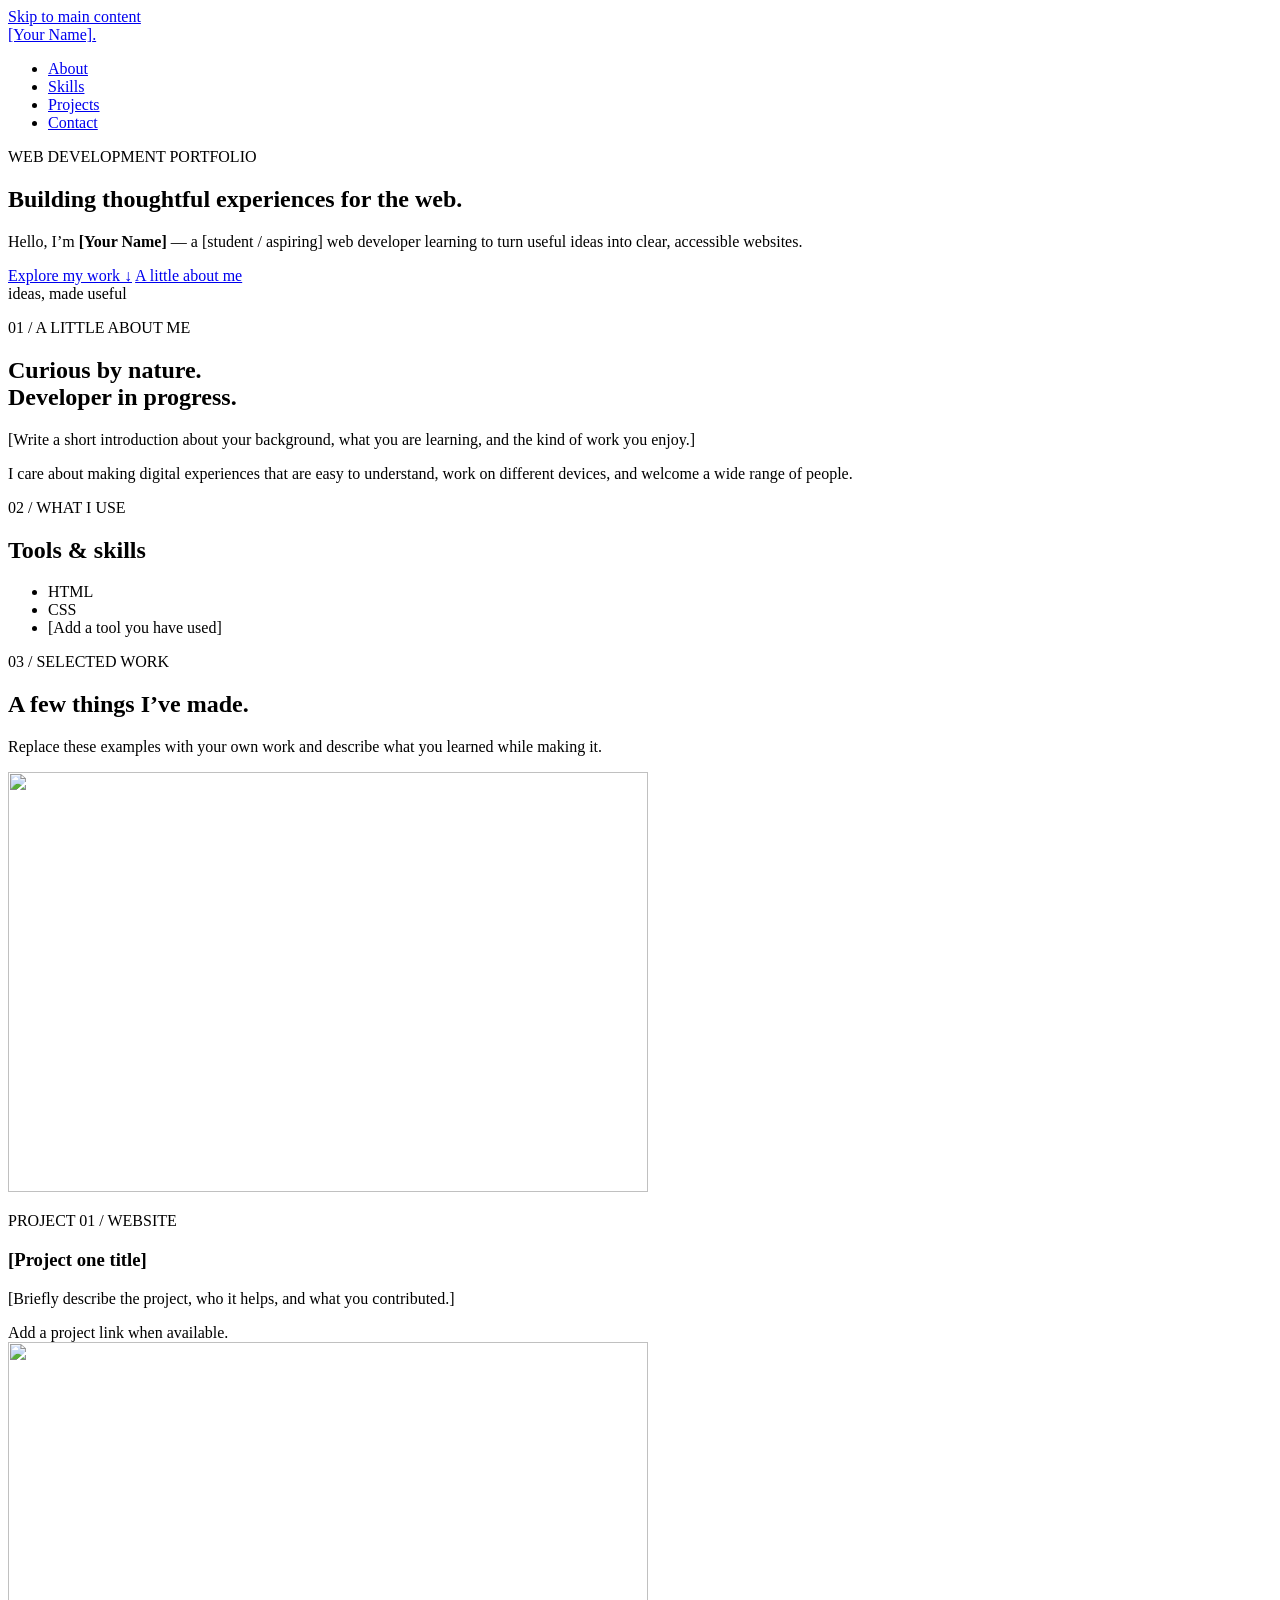
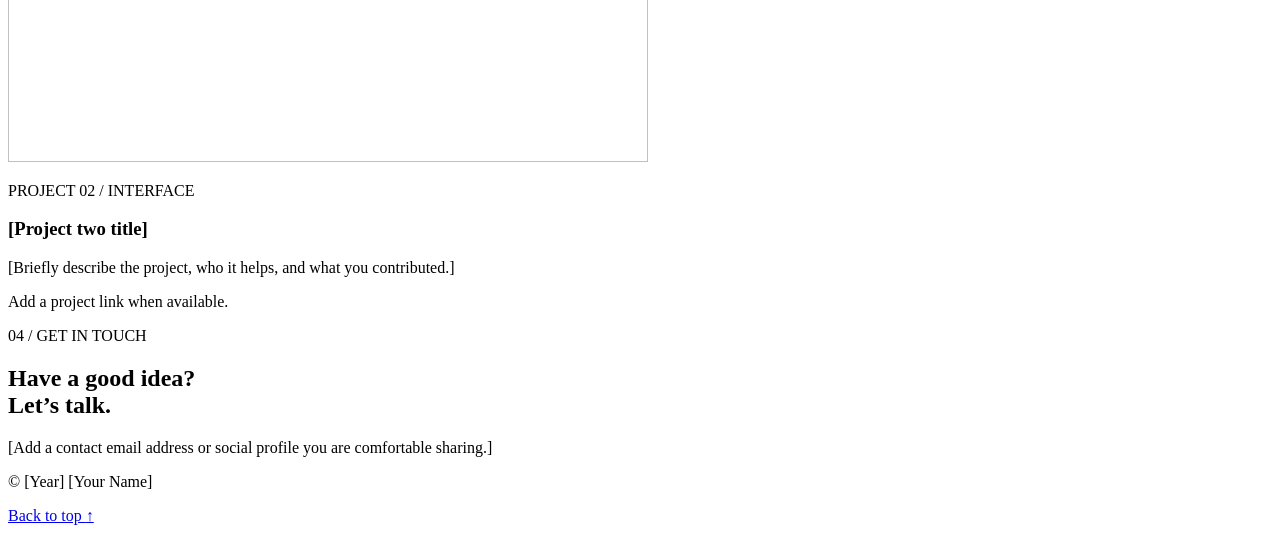
==== index.html @ a7d6e614 "Add index.html" ====
<!doctype html>
<html lang="en">
<head>
  <meta charset="utf-8">
  <meta name="viewport" content="width=device-width, initial-scale=1">
  <meta name="description" content="A web development portfolio featuring skills, selected projects, and contact information.">
  <meta name="color-scheme" content="light dark">
  <title>[Your Name] | Web Developer</title>
  <link rel="stylesheet" href="css/style.css">
</head>
<body>
  <a class="skip-link" href="#main-content">Skip to main content</a>

  <header class="site-header">
    <div class="container header-inner">
      <a class="brand" href="#home" aria-label="[Your Name], home">[Your Name]<span class="brand-dot" aria-hidden="true">.</span></a>
      <nav class="site-nav" aria-label="Main navigation">
        <ul>
          <li><a href="#about">About</a></li>
          <li><a href="#skills">Skills</a></li>
          <li><a href="#projects">Projects</a></li>
          <li><a href="#contact">Contact</a></li>
        </ul>
      </nav>
    </div>
  </header>

  <main id="main-content" tabindex="-1">
    <section class="hero container" id="home" aria-labelledby="hero-title">
      <div class="hero-copy">
        <p class="eyebrow"><span class="status-dot" aria-hidden="true"></span> WEB DEVELOPMENT PORTFOLIO</p>
        <h1 id="hero-title">Building thoughtful experiences for the web.</h1>
        <p class="hero-intro">Hello, I’m <strong>[Your Name]</strong> — a [student / aspiring] web developer learning to turn useful ideas into clear, accessible websites.</p>
        <div class="hero-actions">
          <a class="button button-primary" href="#projects">Explore my work <span aria-hidden="true">↓</span></a>
          <a class="text-link" href="#about">A little about me</a>
        </div>
      </div>
      <div class="hero-art" aria-hidden="true">
        <div class="art-sun"></div>
        <div class="art-window">
          <div class="art-window-bar"><i></i><i></i><i></i><span></span></div>
          <div class="art-window-content">
            <div class="art-line art-line-short"></div>
            <div class="art-line art-line-long"></div>
            <div class="art-blocks"><b></b><b></b><b></b></div>
          </div>
        </div>
        <span class="art-label">ideas, made useful</span>
      </div>
    </section>

    <section class="section container" id="about" aria-labelledby="about-title">
      <div class="section-heading">
        <p class="eyebrow">01 / A LITTLE ABOUT ME</p>
        <h2 id="about-title">Curious by nature.<br>Developer in progress.</h2>
      </div>
      <div class="section-copy">
        <p>[Write a short introduction about your background, what you are learning, and the kind of work you enjoy.]</p>
        <p class="supporting-copy">I care about making digital experiences that are easy to understand, work on different devices, and welcome a wide range of people.</p>
      </div>
    </section>

    <section class="skills-band" id="skills" aria-labelledby="skills-title">
      <div class="container skills-inner">
        <div>
          <p class="eyebrow">02 / WHAT I USE</p>
          <h2 id="skills-title">Tools & skills</h2>
        </div>
        <ul class="skill-list" aria-label="Skills">
          <li>HTML</li>
          <li>CSS</li>
          <li>[Add a tool you have used]</li>
        </ul>
      </div>
    </section>

    <section class="section projects-section container" id="projects" aria-labelledby="projects-title">
      <div class="projects-heading">
        <div>
          <p class="eyebrow">03 / SELECTED WORK</p>
          <h2 id="projects-title">A few things I’ve made.</h2>
        </div>
        <p class="supporting-copy">Replace these examples with your own work and describe what you learned while making it.</p>
      </div>
      <div class="project-grid">
        <article class="project-card">
          <picture class="project-image">
            <source type="image/webp" srcset="assets/images/project-one-640.webp 640w, assets/images/project-one-960.webp 960w, assets/images/project-one-1280.webp 1280w" sizes="(max-width: 42rem) calc(100vw - 2.5rem), (max-width: 64rem) calc(50vw - 2.5rem), 34rem">
            <img src="assets/images/project-one-640.jpg" srcset="assets/images/project-one-640.jpg 640w, assets/images/project-one-960.jpg 960w, assets/images/project-one-1280.jpg 1280w" sizes="(max-width: 42rem) calc(100vw - 2.5rem), (max-width: 64rem) calc(50vw - 2.5rem), 34rem" width="640" height="420" alt="" loading="lazy" decoding="async">
          </picture>
          <div class="project-body">
            <p class="project-meta">PROJECT 01 <span aria-hidden="true">/</span> WEBSITE</p>
            <h3>[Project one title]</h3>
            <p>[Briefly describe the project, who it helps, and what you contributed.]</p>
            <span class="project-link-placeholder">Add a project link when available.</span>
          </div>
        </article>
        <article class="project-card">
          <picture class="project-image">
            <source type="image/webp" srcset="assets/images/project-two-640.webp 640w, assets/images/project-two-960.webp 960w, assets/images/project-two-1280.webp 1280w" sizes="(max-width: 42rem) calc(100vw - 2.5rem), (max-width: 64rem) calc(50vw - 2.5rem), 34rem">
            <img src="assets/images/project-two-640.jpg" srcset="assets/images/project-two-640.jpg 640w, assets/images/project-two-960.jpg 960w, assets/images/project-two-1280.jpg 1280w" sizes="(max-width: 42rem) calc(100vw - 2.5rem), (max-width: 64rem) calc(50vw - 2.5rem), 34rem" width="640" height="420" alt="" loading="lazy" decoding="async">
          </picture>
          <div class="project-body">
            <p class="project-meta">PROJECT 02 <span aria-hidden="true">/</span> INTERFACE</p>
            <h3>[Project two title]</h3>
            <p>[Briefly describe the project, who it helps, and what you contributed.]</p>
            <span class="project-link-placeholder">Add a project link when available.</span>
          </div>
        </article>
      </div>
    </section>

    <section class="contact-section" id="contact" aria-labelledby="contact-title">
      <div class="container contact-inner">
        <div>
          <p class="eyebrow">04 / GET IN TOUCH</p>
          <h2 id="contact-title">Have a good idea?<br>Let’s talk.</h2>
        </div>
        <p>[Add a contact email address or social profile you are comfortable sharing.]</p>
      </div>
    </section>
  </main>

  <footer class="site-footer">
    <div class="container footer-inner">
      <p>© [Year] [Your Name]</p>
      <a href="#home">Back to top <span aria-hidden="true">↑</span></a>
    </div>
  </footer>
</body>
</html>
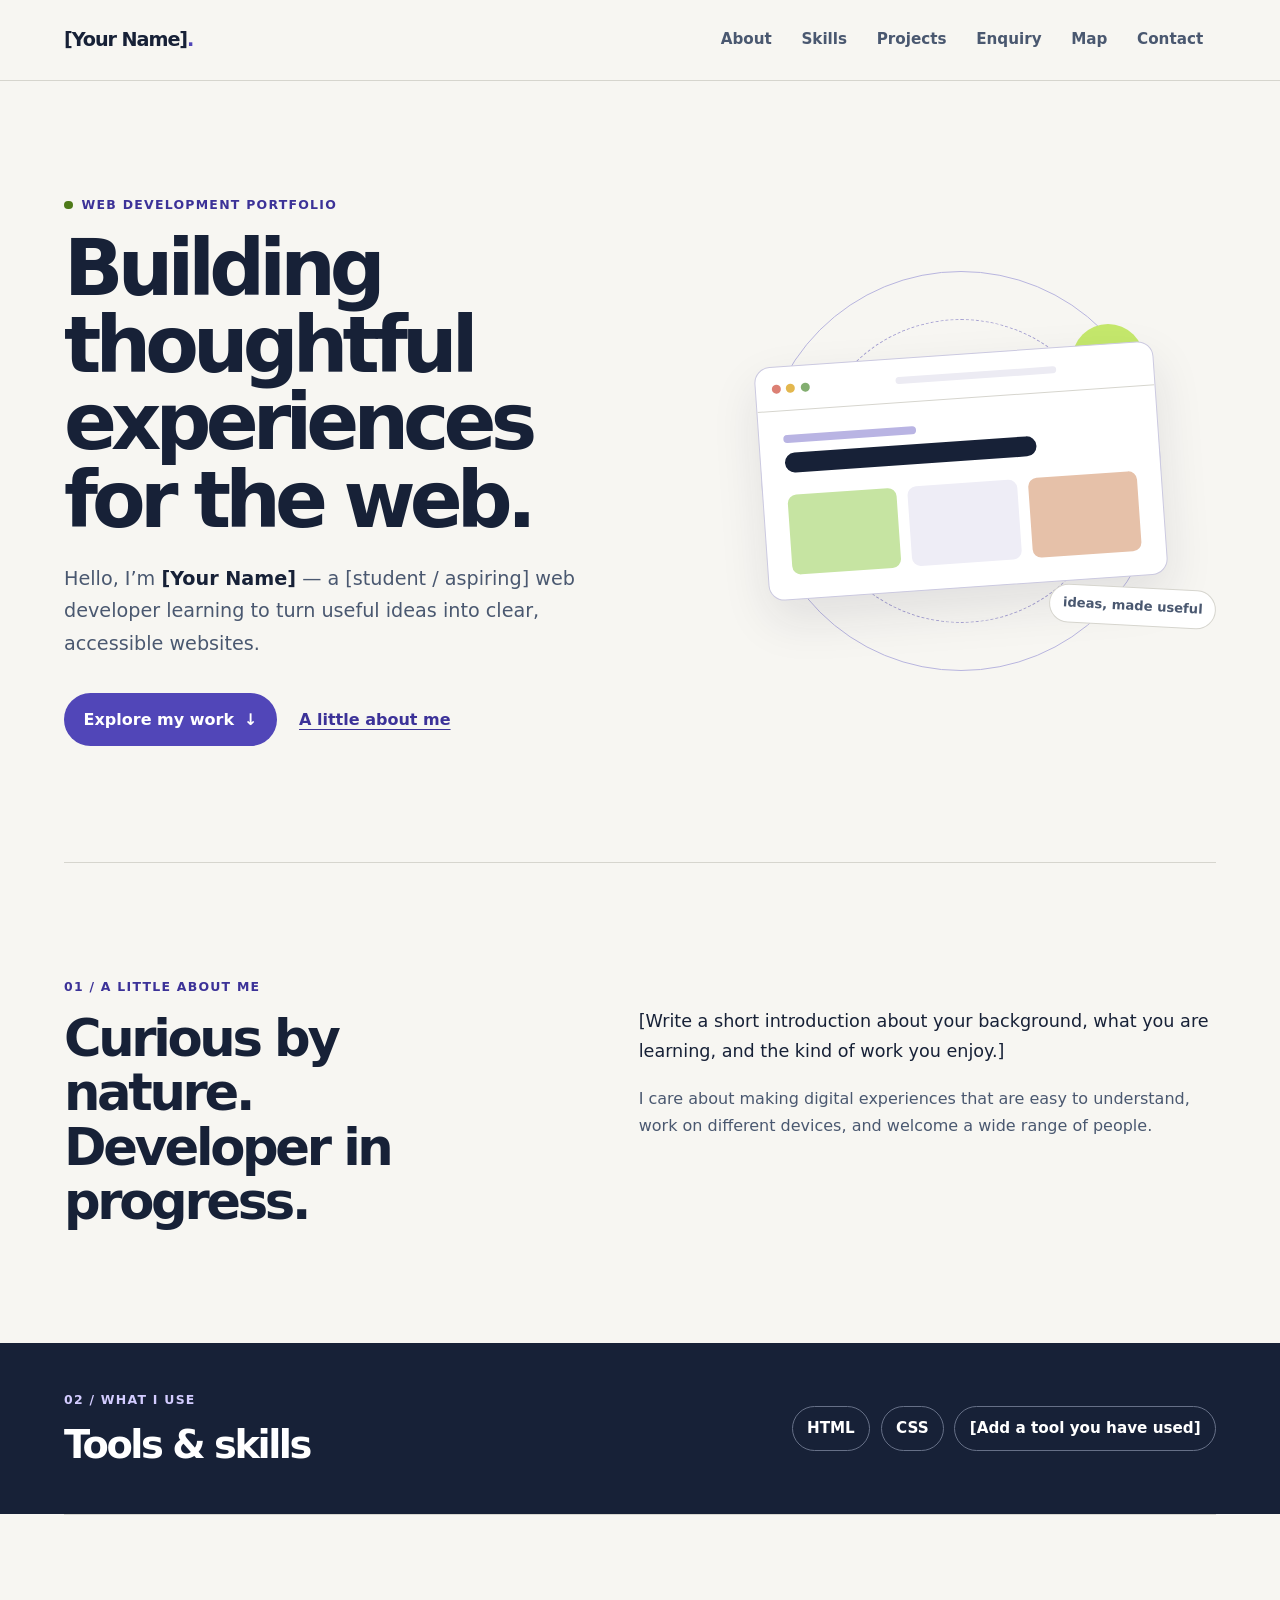
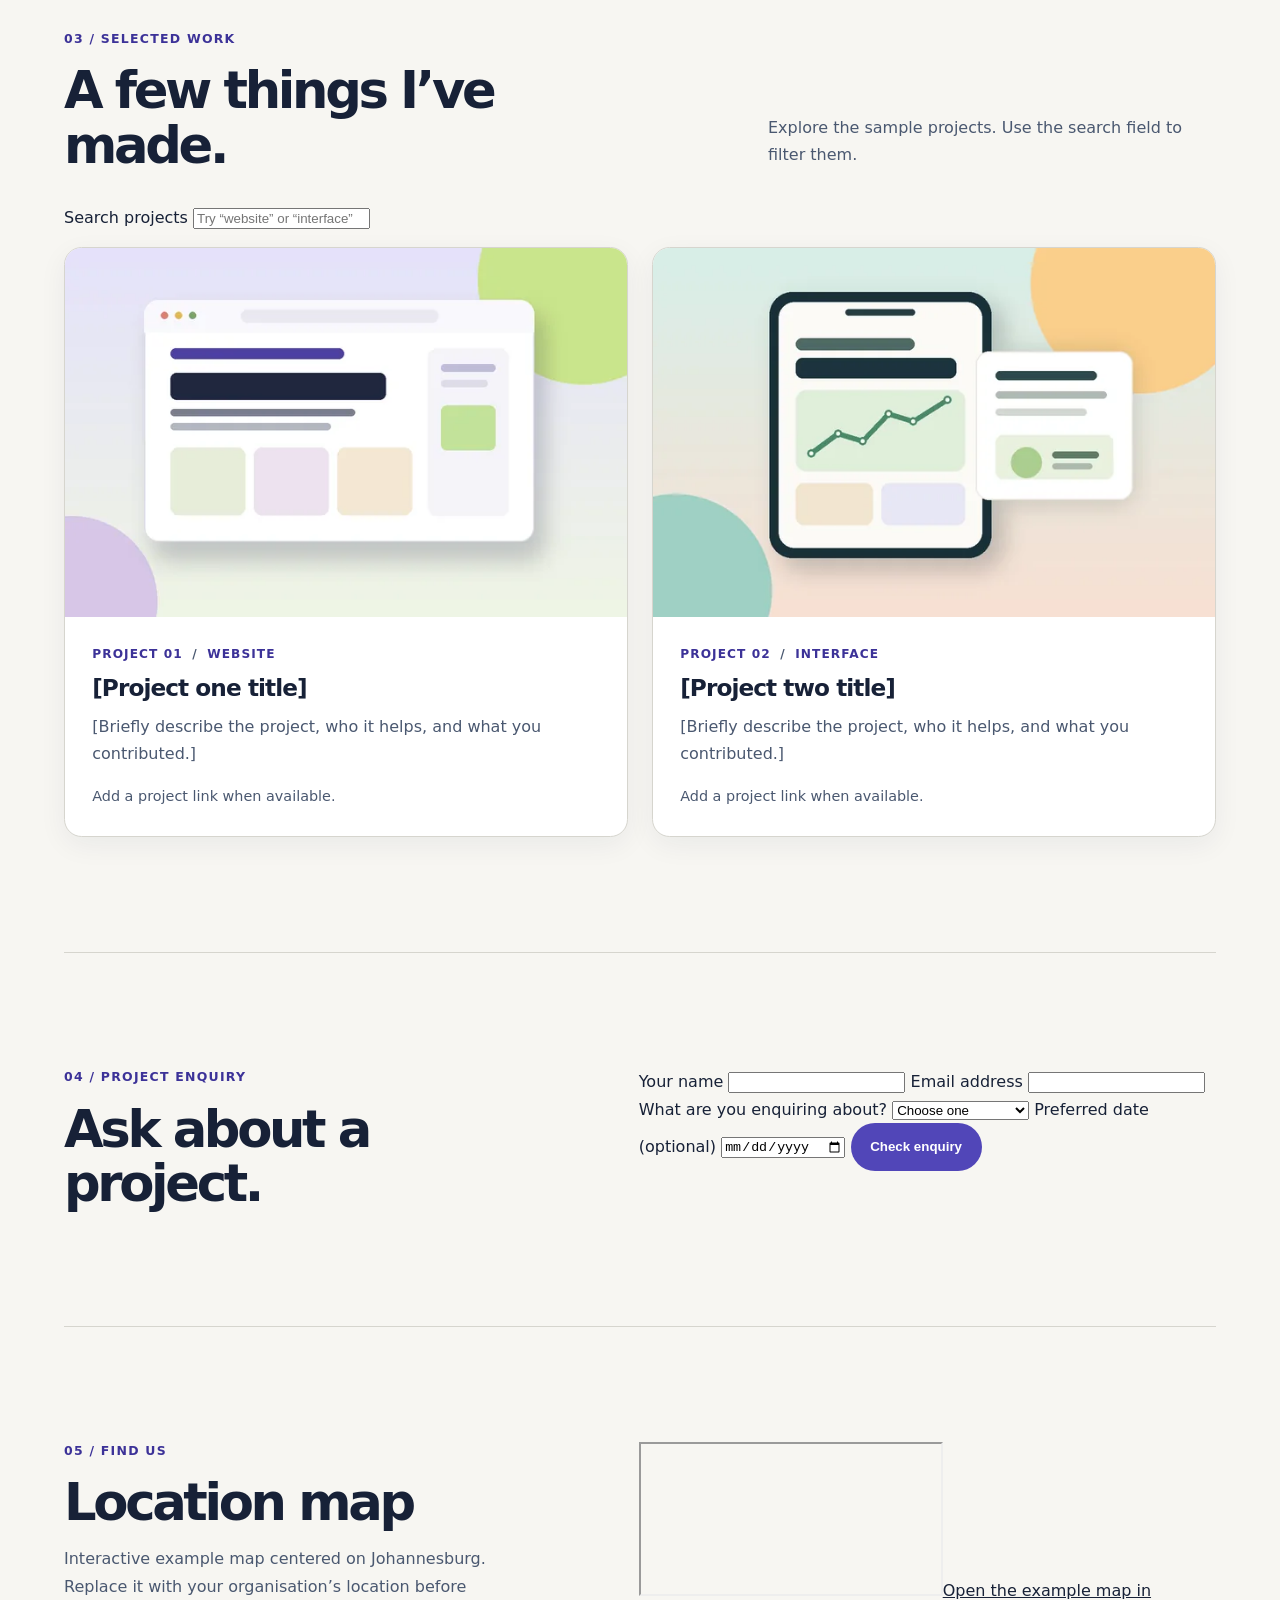
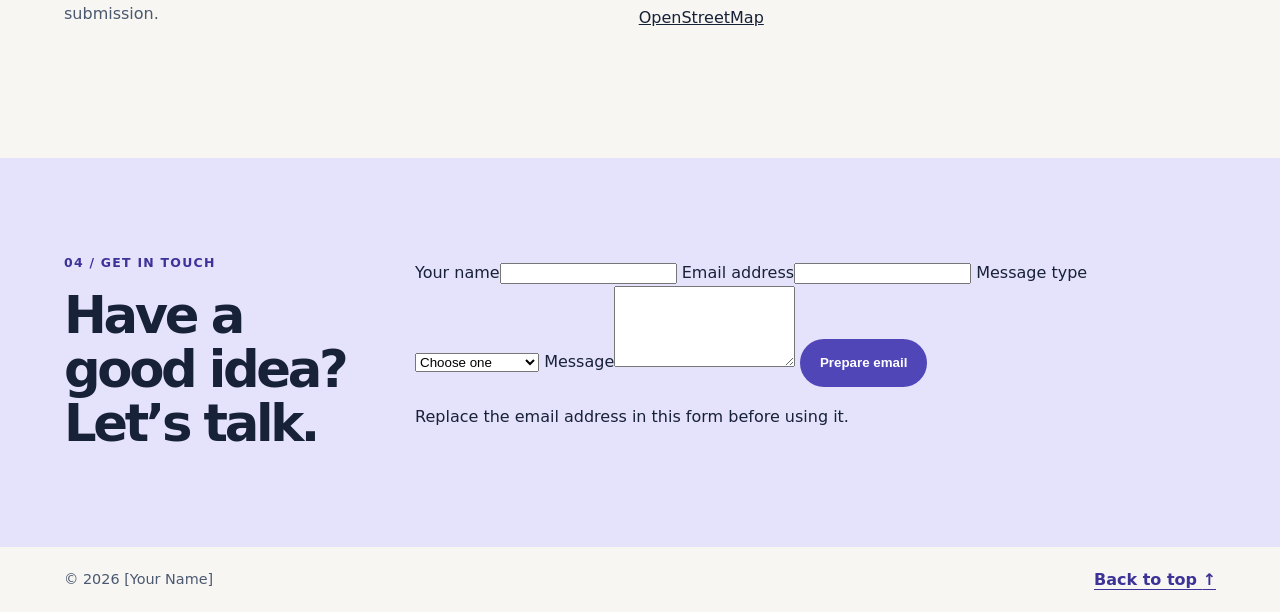
==== commit a1380191: "Add Part Three forms, SEO, and map" ====
--- a/index.html
+++ b/index.html
@@ -4,8 +4,11 @@
   <meta charset="utf-8">
   <meta name="viewport" content="width=device-width, initial-scale=1">
   <meta name="description" content="A web development portfolio featuring skills, selected projects, and contact information.">
+  <meta name="keywords" content="web development, portfolio, HTML, CSS, JavaScript, responsive design">
+  <meta name="robots" content="index,follow">
+  <link rel="canonical" href="https://khensimckay.github.io/project-2/">
   <meta name="color-scheme" content="light dark">
-  <title>[Your Name] | Web Developer</title>
+  <title>[Your Name] | Web Developer Portfolio</title>
   <link rel="stylesheet" href="css/style.css">
 </head>
 <body>
@@ -19,6 +22,8 @@
           <li><a href="#about">About</a></li>
           <li><a href="#skills">Skills</a></li>
           <li><a href="#projects">Projects</a></li>
+          <li><a href="#enquiry">Enquiry</a></li>
+          <li><a href="#location">Map</a></li>
           <li><a href="#contact">Contact</a></li>
         </ul>
       </nav>
@@ -81,10 +86,13 @@
           <p class="eyebrow">03 / SELECTED WORK</p>
           <h2 id="projects-title">A few things I’ve made.</h2>
         </div>
-        <p class="supporting-copy">Replace these examples with your own work and describe what you learned while making it.</p>
+        <p class="supporting-copy">Explore the sample projects. Use the search field to filter them.</p>
       </div>
+      <label class="project-search-label" for="project-search">Search projects</label>
+      <input id="project-search" class="project-search" type="search" placeholder="Try “website” or “interface”" autocomplete="off">
+      <p id="search-status" class="form-status" role="status" aria-live="polite"></p>
       <div class="project-grid">
-        <article class="project-card">
+        <article class="project-card" data-search="website portfolio web design responsive">
           <picture class="project-image">
             <source type="image/webp" srcset="assets/images/project-one-640.webp 640w, assets/images/project-one-960.webp 960w, assets/images/project-one-1280.webp 1280w" sizes="(max-width: 42rem) calc(100vw - 2.5rem), (max-width: 64rem) calc(50vw - 2.5rem), 34rem">
             <img src="assets/images/project-one-640.jpg" srcset="assets/images/project-one-640.jpg 640w, assets/images/project-one-960.jpg 960w, assets/images/project-one-1280.jpg 1280w" sizes="(max-width: 42rem) calc(100vw - 2.5rem), (max-width: 64rem) calc(50vw - 2.5rem), 34rem" width="640" height="420" alt="" loading="lazy" decoding="async">
@@ -96,7 +104,7 @@
             <span class="project-link-placeholder">Add a project link when available.</span>
           </div>
         </article>
-        <article class="project-card">
+        <article class="project-card" data-search="interface app user experience design">
           <picture class="project-image">
             <source type="image/webp" srcset="assets/images/project-two-640.webp 640w, assets/images/project-two-960.webp 960w, assets/images/project-two-1280.webp 1280w" sizes="(max-width: 42rem) calc(100vw - 2.5rem), (max-width: 64rem) calc(50vw - 2.5rem), 34rem">
             <img src="assets/images/project-two-640.jpg" srcset="assets/images/project-two-640.jpg 640w, assets/images/project-two-960.jpg 960w, assets/images/project-two-1280.jpg 1280w" sizes="(max-width: 42rem) calc(100vw - 2.5rem), (max-width: 64rem) calc(50vw - 2.5rem), 34rem" width="640" height="420" alt="" loading="lazy" decoding="async">
@@ -111,23 +119,64 @@
       </div>
     </section>
 
+    <section class="section container enquiry-section" id="enquiry" aria-labelledby="enquiry-title">
+      <div class="section-heading">
+        <p class="eyebrow">04 / PROJECT ENQUIRY</p>
+        <h2 id="enquiry-title">Ask about a project.</h2>
+      </div>
+      <form id="enquiry-form" class="site-form" action="#enquiry" method="get">
+        <label for="enquiry-name">Your name</label>
+        <input id="enquiry-name" name="name" autocomplete="name" required minlength="2" maxlength="80">
+        <label for="enquiry-email">Email address</label>
+        <input id="enquiry-email" name="email" type="email" autocomplete="email" required>
+        <label for="enquiry-service">What are you enquiring about?</label>
+        <select id="enquiry-service" name="service" required>
+          <option value="">Choose one</option>
+          <option>Website or portfolio</option><option>Product or service</option><option>Volunteering</option><option>Sponsorship</option>
+        </select>
+        <label for="enquiry-date">Preferred date (optional)</label>
+        <input id="enquiry-date" name="date" type="date">
+        <button class="button button-primary" type="submit">Check enquiry</button>
+        <p id="enquiry-status" class="form-status" role="status" aria-live="polite"></p>
+      </form>
+    </section>
+
+    <section class="section container map-section" id="location" aria-labelledby="map-title">
+      <div class="section-heading"><p class="eyebrow">05 / FIND US</p><h2 id="map-title">Location map</h2><p class="supporting-copy">Interactive example map centered on Johannesburg. Replace it with your organisation’s location before submission.</p></div>
+      <div><iframe class="location-map" title="Interactive OpenStreetMap example centered on Johannesburg" src="https://www.openstreetmap.org/export/embed.html?bbox=28.017%2C-26.23%2C28.10%2C-26.15&amp;layer=mapnik&amp;marker=-26.2041%2C28.0473" loading="lazy" referrerpolicy="no-referrer"></iframe><a href="https://www.openstreetmap.org/?mlat=-26.2041&amp;mlon=28.0473#map=13/-26.2041/28.0473">Open the example map in OpenStreetMap</a></div>
+    </section>
+
+    <dialog id="image-lightbox" class="image-lightbox" aria-label="Enlarged project image">
+      <button class="lightbox-close" type="button" aria-label="Close enlarged image">Close ×</button>
+      <img alt="">
+    </dialog>
+
     <section class="contact-section" id="contact" aria-labelledby="contact-title">
       <div class="container contact-inner">
         <div>
           <p class="eyebrow">04 / GET IN TOUCH</p>
           <h2 id="contact-title">Have a good idea?<br>Let’s talk.</h2>
         </div>
-        <p>[Add a contact email address or social profile you are comfortable sharing.]</p>
+        <form id="contact-form" class="site-form contact-form" action="mailto:REPLACE_WITH_YOUR_EMAIL@example.com" method="post" enctype="text/plain">
+          <label for="contact-name">Your name</label><input id="contact-name" name="name" autocomplete="name" required minlength="2" maxlength="80">
+          <label for="contact-email">Email address</label><input id="contact-email" name="email" type="email" autocomplete="email" required>
+          <label for="contact-type">Message type</label>
+          <select id="contact-type" name="message_type" required><option value="">Choose one</option><option>General question</option><option>Feedback</option><option>Collaboration</option></select>
+          <label for="contact-message">Message</label><textarea id="contact-message" name="message" required minlength="10" maxlength="2000" rows="5"></textarea>
+          <button class="button button-primary" type="submit">Prepare email</button>
+          <p id="contact-status" class="form-status" role="status" aria-live="polite">Replace the email address in this form before using it.</p>
+        </form>
       </div>
     </section>
   </main>
 
   <footer class="site-footer">
     <div class="container footer-inner">
-      <p>© [Year] [Your Name]</p>
+      <p>© <span id="current-year">2026</span> [Your Name]</p>
       <a href="#home">Back to top <span aria-hidden="true">↑</span></a>
     </div>
   </footer>
+  <script src="js/main.js" defer></script>
 </body>
 </html>
 
--- a/css/style.css
+++ b/css/style.css
@@ -0,0 +1,238 @@
+/* Part Two: responsive portfolio styles */
+:root {
+  color-scheme: light dark;
+  --page: #f7f6f2;
+  --surface: #ffffff;
+  --surface-soft: #efeee7;
+  --ink: #172137;
+  --muted: #4a5870;
+  --accent: #5146b8;
+  --accent-hover: #3c3298;
+  --accent-pale: #e5e2fb;
+  --line: #d6d5ce;
+  --dark: #172137;
+  --dark-muted: #c9d1df;
+  --highlight: #c5e86c;
+  --shadow: 0 1.25rem 3rem rgb(25 31 62 / 10%);
+  --content: 72rem;
+  font-family: Inter, ui-sans-serif, system-ui, -apple-system, BlinkMacSystemFont, "Segoe UI", sans-serif;
+  font-synthesis: none;
+  text-rendering: optimizeLegibility;
+  -webkit-font-smoothing: antialiased;
+  -moz-osx-font-smoothing: grayscale;
+}
+
+*,
+*::before,
+*::after { box-sizing: border-box; }
+
+html { scroll-behavior: smooth; scroll-padding-top: 5.5rem; }
+body {
+  min-width: 20rem;
+  margin: 0;
+  background: var(--page);
+  color: var(--ink);
+  font-size: 1rem;
+  line-height: 1.7;
+}
+img, picture { display: block; max-width: 100%; }
+img { height: auto; }
+a { color: inherit; }
+button, a { -webkit-tap-highlight-color: transparent; }
+:target { scroll-margin-block: 6rem; }
+.container { width: min(100% - 2.5rem, var(--content)); margin-inline: auto; }
+
+.skip-link {
+  position: absolute;
+  z-index: 20;
+  top: 0.75rem;
+  left: 0.75rem;
+  padding: 0.7rem 1rem;
+  transform: translateY(-160%);
+  border: 2px solid currentColor;
+  border-radius: 0.6rem;
+  background: var(--surface);
+  color: var(--ink);
+  font-weight: 700;
+}
+.skip-link:focus { transform: translateY(0); }
+
+.site-header { border-bottom: 1px solid var(--line); background: var(--page); }
+.header-inner { display: flex; min-height: 5rem; align-items: center; justify-content: space-between; gap: 1.5rem; }
+.brand { color: var(--ink); font-size: 1.2rem; font-weight: 850; letter-spacing: -0.055em; text-decoration: none; }
+.brand-dot { color: var(--accent); }
+.site-nav ul { display: flex; flex-wrap: wrap; align-items: center; gap: 0.25rem; margin: 0; padding: 0; list-style: none; }
+.site-nav a {
+  display: inline-flex;
+  min-height: 2.75rem;
+  align-items: center;
+  padding: 0.5rem 0.8rem;
+  border-radius: 999px;
+  color: var(--muted);
+  font-size: 0.95rem;
+  font-weight: 650;
+  text-decoration: underline;
+  text-decoration-color: transparent;
+  text-underline-offset: 0.25em;
+  transition: color 160ms ease, background-color 160ms ease, text-decoration-color 160ms ease;
+}
+.site-nav a:hover { background: var(--accent-pale); color: var(--accent-hover); text-decoration-color: currentColor; }
+
+.hero {
+  display: grid;
+  min-height: 34rem;
+  grid-template-columns: minmax(0, 1.05fr) minmax(18rem, 0.95fr);
+  align-items: center;
+  gap: clamp(2rem, 6vw, 5rem);
+  padding-block: clamp(4rem, 9vw, 7.5rem);
+}
+.hero-copy { position: relative; z-index: 1; }
+.eyebrow { display: flex; align-items: center; gap: 0.55rem; margin: 0 0 1rem; color: var(--accent-hover); font-size: 0.78rem; font-weight: 800; letter-spacing: 0.1em; line-height: 1.4; }
+.status-dot { width: 0.55rem; height: 0.55rem; flex: 0 0 auto; border-radius: 50%; background: #4e7a19; }
+h1, h2, h3 { color: var(--ink); }
+.hero h1 { max-width: 11ch; margin: 0; font-size: clamp(2.7rem, 6.1vw, 5.5rem); font-weight: 800; letter-spacing: -0.075em; line-height: 0.99; }
+.hero-intro { max-width: 38rem; margin: 1.5rem 0 0; color: var(--muted); font-size: clamp(1.05rem, 1.5vw, 1.2rem); }
+.hero-intro strong { color: var(--ink); }
+.hero-actions { display: flex; flex-wrap: wrap; align-items: center; gap: 1rem 1.4rem; margin-top: 2rem; }
+.button { display: inline-flex; min-height: 3rem; align-items: center; justify-content: center; gap: 0.6rem; padding: 0.7rem 1.1rem; border: 2px solid transparent; border-radius: 999px; font-weight: 750; text-decoration: none; }
+.button-primary { background: var(--accent); color: #fff; transition: background-color 160ms ease, transform 160ms ease; }
+.button-primary:hover { transform: translateY(-2px); background: var(--accent-hover); }
+.text-link, .site-footer a { color: var(--accent-hover); font-weight: 700; text-decoration-thickness: 0.09em; text-underline-offset: 0.22em; }
+
+.hero-art { position: relative; display: grid; min-height: 23rem; place-items: center; isolation: isolate; }
+.hero-art::before { position: absolute; z-index: -1; width: min(90%, 25rem); aspect-ratio: 1; border: 1px solid #b8b5df; border-radius: 50%; content: ""; }
+.hero-art::after { position: absolute; z-index: -1; width: min(72%, 19rem); aspect-ratio: 1; border: 1px dashed #a6a1d2; border-radius: 50%; content: ""; }
+.art-sun { position: absolute; top: 10%; right: 14%; width: 4.5rem; aspect-ratio: 1; border-radius: 50%; background: var(--highlight); }
+.art-window { width: min(100%, 25rem); overflow: hidden; transform: rotate(-4deg); border: 1px solid #cbc9e0; border-radius: 1rem; background: var(--surface); box-shadow: var(--shadow); }
+.art-window-bar { display: flex; height: 2.75rem; align-items: center; gap: 0.35rem; padding-inline: 1rem; border-bottom: 1px solid var(--line); }
+.art-window-bar i { width: 0.55rem; aspect-ratio: 1; border-radius: 50%; background: #c4c2d7; }
+.art-window-bar i:first-child { background: #dc8074; }
+.art-window-bar i:nth-child(2) { background: #e3b74e; }
+.art-window-bar i:nth-child(3) { background: #83ae70; }
+.art-window-bar span { width: 44%; height: 0.42rem; margin-inline: auto; border-radius: 99px; background: #ecebf3; }
+.art-window-content { padding: 1.5rem; }
+.art-line { height: 0.65rem; margin-bottom: 0.65rem; border-radius: 99px; background: #dad8ee; }
+.art-line-short { width: 38%; height: 0.5rem; background: #b9b4e3; }
+.art-line-long { width: 72%; height: 1.2rem; background: var(--dark); }
+.art-blocks { display: grid; grid-template-columns: 1fr 1fr 1fr; gap: 0.7rem; margin-top: 1.4rem; }
+.art-blocks b { min-height: 5rem; border-radius: 0.55rem; background: #eeedf6; }
+.art-blocks b:first-child { background: #c6e4a2; }
+.art-blocks b:last-child { background: #e6c1a9; }
+.art-label { position: absolute; right: 0; bottom: 8%; padding: 0.45rem 0.8rem; transform: rotate(3deg); border: 1px solid var(--line); border-radius: 99px; background: var(--surface); color: var(--muted); font-size: 0.82rem; font-weight: 650; }
+
+.section { display: grid; grid-template-columns: 0.9fr 1.1fr; gap: clamp(2rem, 8vw, 8rem); padding-block: clamp(4rem, 9vw, 7.5rem); border-top: 1px solid var(--line); }
+.section-heading h2, .skills-inner h2, .projects-heading h2, .contact-inner h2 { margin: 0; font-size: clamp(2rem, 4vw, 3.4rem); font-weight: 780; letter-spacing: -0.065em; line-height: 1.06; }
+.section-copy { max-width: 40rem; padding-top: 1.85rem; }
+.section-copy p { margin: 0; font-size: 1.1rem; }
+.supporting-copy { color: var(--muted); }
+.section-copy .supporting-copy { margin-top: 1.1rem; font-size: 1rem; }
+
+.skills-band { padding-block: 3rem; background: var(--dark); color: #fff; }
+.skills-inner { display: flex; align-items: center; justify-content: space-between; gap: 2rem; }
+.skills-inner .eyebrow { color: #d3ccff; }
+.skills-inner h2 { color: #fff; font-size: clamp(1.8rem, 3vw, 2.4rem); }
+.skill-list { display: flex; flex-wrap: wrap; justify-content: flex-end; gap: 0.65rem; margin: 0; padding: 0; list-style: none; }
+.skill-list li { padding: 0.55rem 0.9rem; border: 1px solid #667087; border-radius: 999px; color: #fff; font-size: 0.95rem; font-weight: 650; }
+
+.projects-section { display: block; }
+.projects-heading { display: flex; align-items: end; justify-content: space-between; gap: 2rem; margin-bottom: 2rem; }
+.projects-heading h2 { max-width: 14ch; }
+.projects-heading > p { max-width: 28rem; margin: 0 0 0.2rem; }
+.project-grid { display: grid; grid-template-columns: repeat(2, minmax(0, 1fr)); gap: 1.5rem; }
+.project-card { min-width: 0; overflow: hidden; border: 1px solid var(--line); border-radius: 1.1rem; background: var(--surface); box-shadow: 0 0.5rem 1.75rem rgb(25 31 62 / 6%); }
+.project-image { overflow: hidden; background: var(--surface-soft); aspect-ratio: 16 / 10.5; }
+.project-image img { width: 100%; height: 100%; object-fit: cover; transition: transform 220ms ease; }
+.project-card:hover .project-image img { transform: scale(1.025); }
+.project-body { padding: clamp(1.2rem, 2.5vw, 1.7rem); }
+.project-meta { margin: 0 0 0.6rem; color: var(--accent-hover); font-size: 0.76rem; font-weight: 800; letter-spacing: 0.09em; }
+.project-meta span { padding-inline: 0.25rem; color: var(--muted); }
+.project-body h3 { margin: 0; font-size: 1.45rem; letter-spacing: -0.04em; line-height: 1.2; }
+.project-body > p:not(.project-meta) { margin: 0.7rem 0 0; color: var(--muted); }
+.project-link-placeholder { display: inline-block; margin-top: 1rem; color: var(--muted); font-size: 0.9rem; font-style: italic; }
+
+.contact-section { padding-block: clamp(3.5rem, 8vw, 6rem); background: var(--accent-pale); }
+.contact-inner { display: flex; align-items: center; justify-content: space-between; gap: 2rem; }
+.contact-inner .eyebrow { color: var(--accent-hover); }
+.contact-inner h2 { max-width: 15ch; }
+.contact-inner > p { max-width: 27rem; margin: 0; color: var(--ink); font-size: 1.1rem; }
+.site-footer { padding-block: 1.2rem; background: var(--page); }
+.footer-inner { display: flex; align-items: center; justify-content: space-between; gap: 1rem; }
+.footer-inner p { margin: 0; color: var(--muted); font-size: 0.9rem; }
+
+:focus-visible { outline: 3px solid var(--accent); outline-offset: 4px; }
+.contact-section :focus-visible, .skills-band :focus-visible { outline-color: currentColor; }
+
+/* Tablet: stack the hero, keep project cards in two columns, and reflow content. */
+@media (max-width: 64rem) {
+  .hero { min-height: 0; grid-template-columns: minmax(0, 1fr) minmax(15rem, 0.8fr); gap: 2rem; }
+  .hero-art { min-height: 20rem; }
+  .section { gap: 3rem; }
+  .skills-inner { align-items: flex-start; flex-direction: column; }
+  .skill-list { justify-content: flex-start; }
+}
+
+/* Mobile: use one column, compact spacing, and a wrapping navigation. */
+@media (max-width: 42rem) {
+  html { scroll-padding-top: 1rem; }
+  .container { width: min(100% - 2rem, var(--content)); }
+  .header-inner { min-height: 0; align-items: flex-start; flex-direction: column; gap: 0.35rem; padding-block: 0.9rem; }
+  .site-nav { width: 100%; }
+  .site-nav ul { gap: 0.15rem; }
+  .site-nav a { min-height: 2.75rem; padding-inline: 0.65rem; font-size: 0.92rem; }
+  .hero { grid-template-columns: minmax(0, 1fr); gap: 1rem; padding-block: 4rem 2.5rem; }
+  .hero h1 { max-width: 10ch; font-size: clamp(2.65rem, 13vw, 4.2rem); }
+  .hero-art { min-height: 17rem; }
+  .art-window { width: min(86%, 22rem); }
+  .art-label { right: 2%; }
+  .section { grid-template-columns: minmax(0, 1fr); gap: 0.7rem; padding-block: 3.5rem; }
+  .section-copy { padding-top: 0.5rem; }
+  .skills-band { padding-block: 2.4rem; }
+  .projects-heading { align-items: flex-start; flex-direction: column; gap: 0.8rem; }
+  .project-grid { grid-template-columns: minmax(0, 1fr); gap: 1rem; }
+  .contact-inner { align-items: flex-start; flex-direction: column; gap: 1rem; }
+}
+
+@media (prefers-color-scheme: dark) {
+  :root {
+    --page: #111725;
+    --surface: #1a2233;
+    --surface-soft: #222d42;
+    --ink: #f4f3fb;
+    --muted: #c2cce0;
+    --accent: #bcb4ff;
+    --accent-hover: #d8d3ff;
+    --accent-pale: #292543;
+    --line: #424b5d;
+    --dark: #090f1b;
+    --dark-muted: #d1d8e4;
+    --highlight: #c5e86c;
+    --shadow: 0 1.25rem 3rem rgb(0 0 0 / 28%);
+  }
+  .button-primary { background: #4e44b2; color: #fff; }
+  .button-primary:hover { background: #6258c5; }
+  .status-dot { background: #b8e17a; }
+  .art-line-long { background: #28324a; }
+  .art-blocks b { background: #34354a; }
+  .art-blocks b:first-child { background: #415738; }
+  .art-blocks b:last-child { background: #644c43; }
+  .contact-inner > p { color: var(--ink); }
+  .skill-list li { border-color: #707b90; }
+}
+
+@media (prefers-contrast: more) {
+  :root { --line: currentColor; }
+  .site-nav a, .text-link, .site-footer a { text-decoration: underline; text-underline-offset: 0.22em; }
+  .project-card, .hero-art::before, .hero-art::after { border-width: 2px; }
+}
+
+@media (forced-colors: active) {
+  .project-card, .button, .skill-list li, .hero-art::before, .hero-art::after { border: 1px solid CanvasText; }
+  .button-primary { border-color: ButtonText; background: ButtonFace; color: ButtonText; }
+  .status-dot, .art-sun, .art-window, .art-window-bar i, .art-blocks b { forced-color-adjust: none; }
+  :focus-visible { outline-color: Highlight; }
+}
+
+@media (prefers-reduced-motion: reduce) {
+  *, *::before, *::after { scroll-behavior: auto !important; transition-duration: 0.01ms !important; animation-duration: 0.01ms !important; }
+}
+
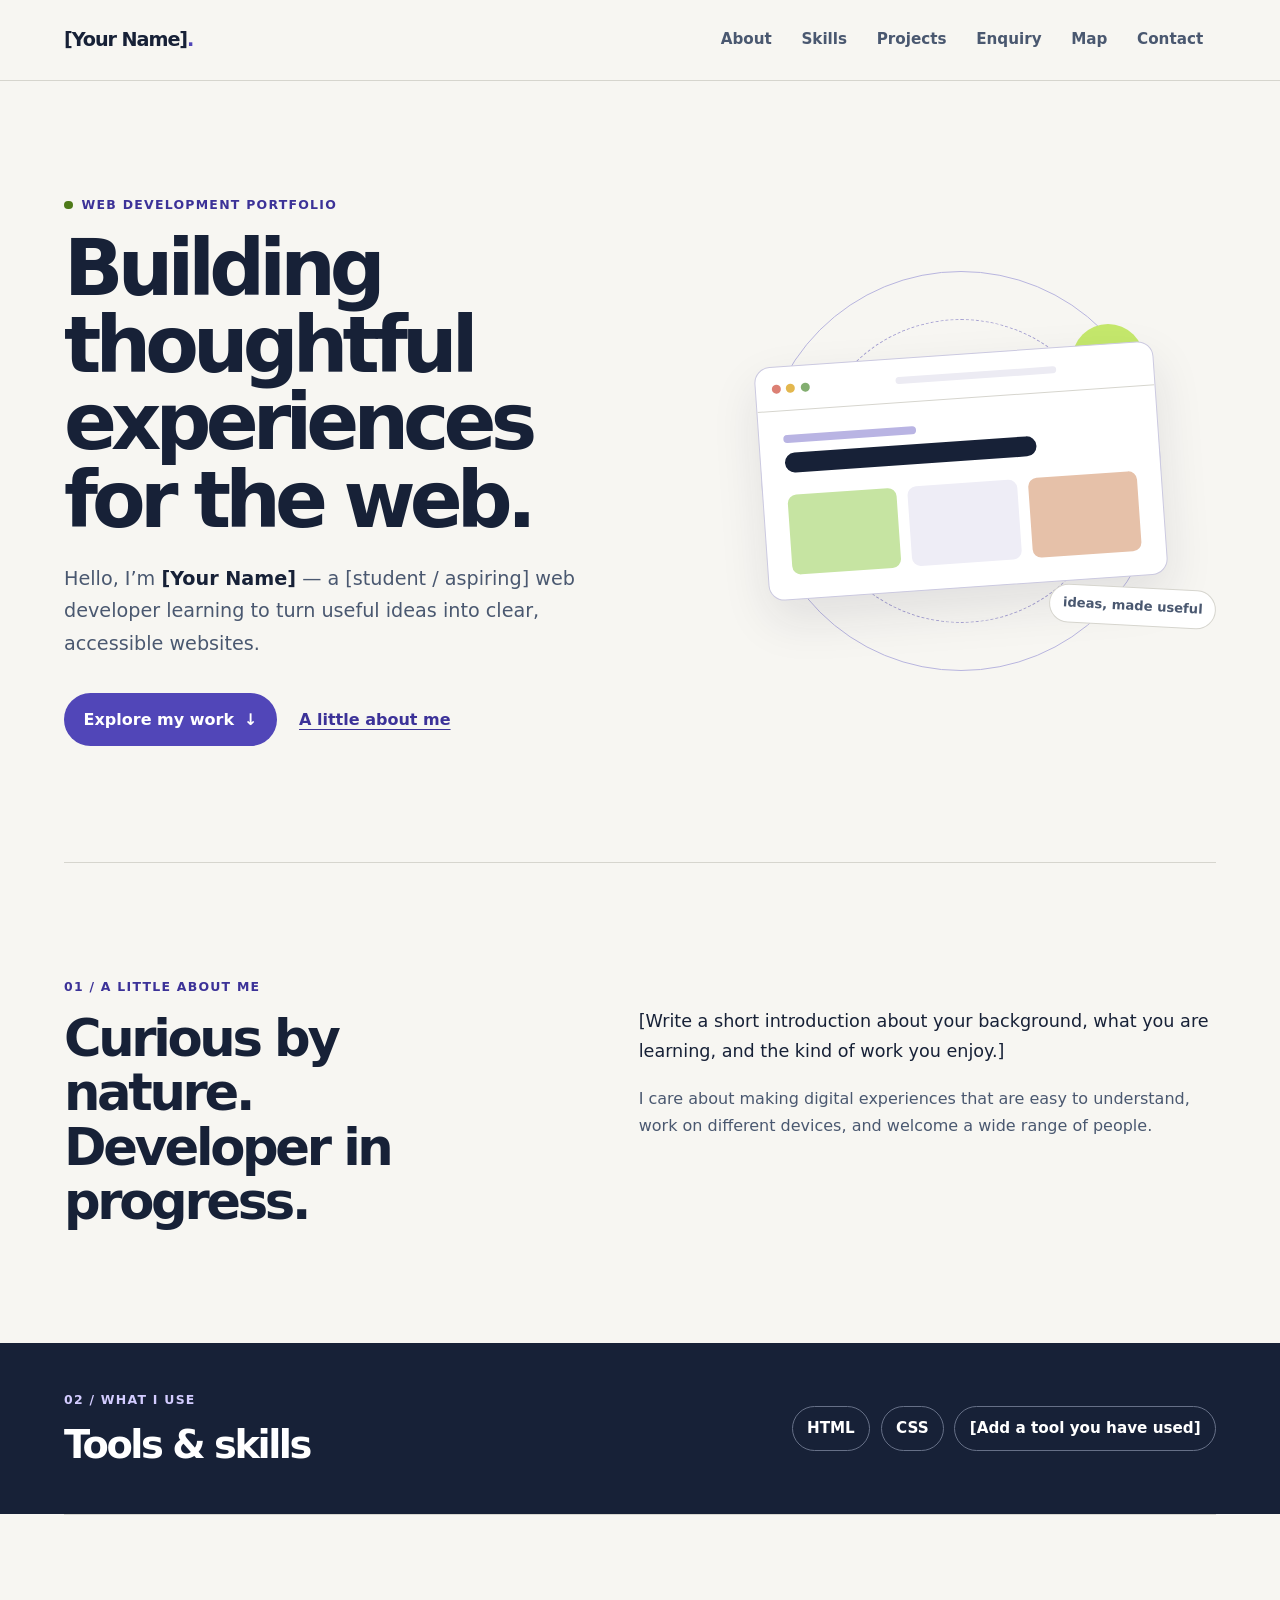
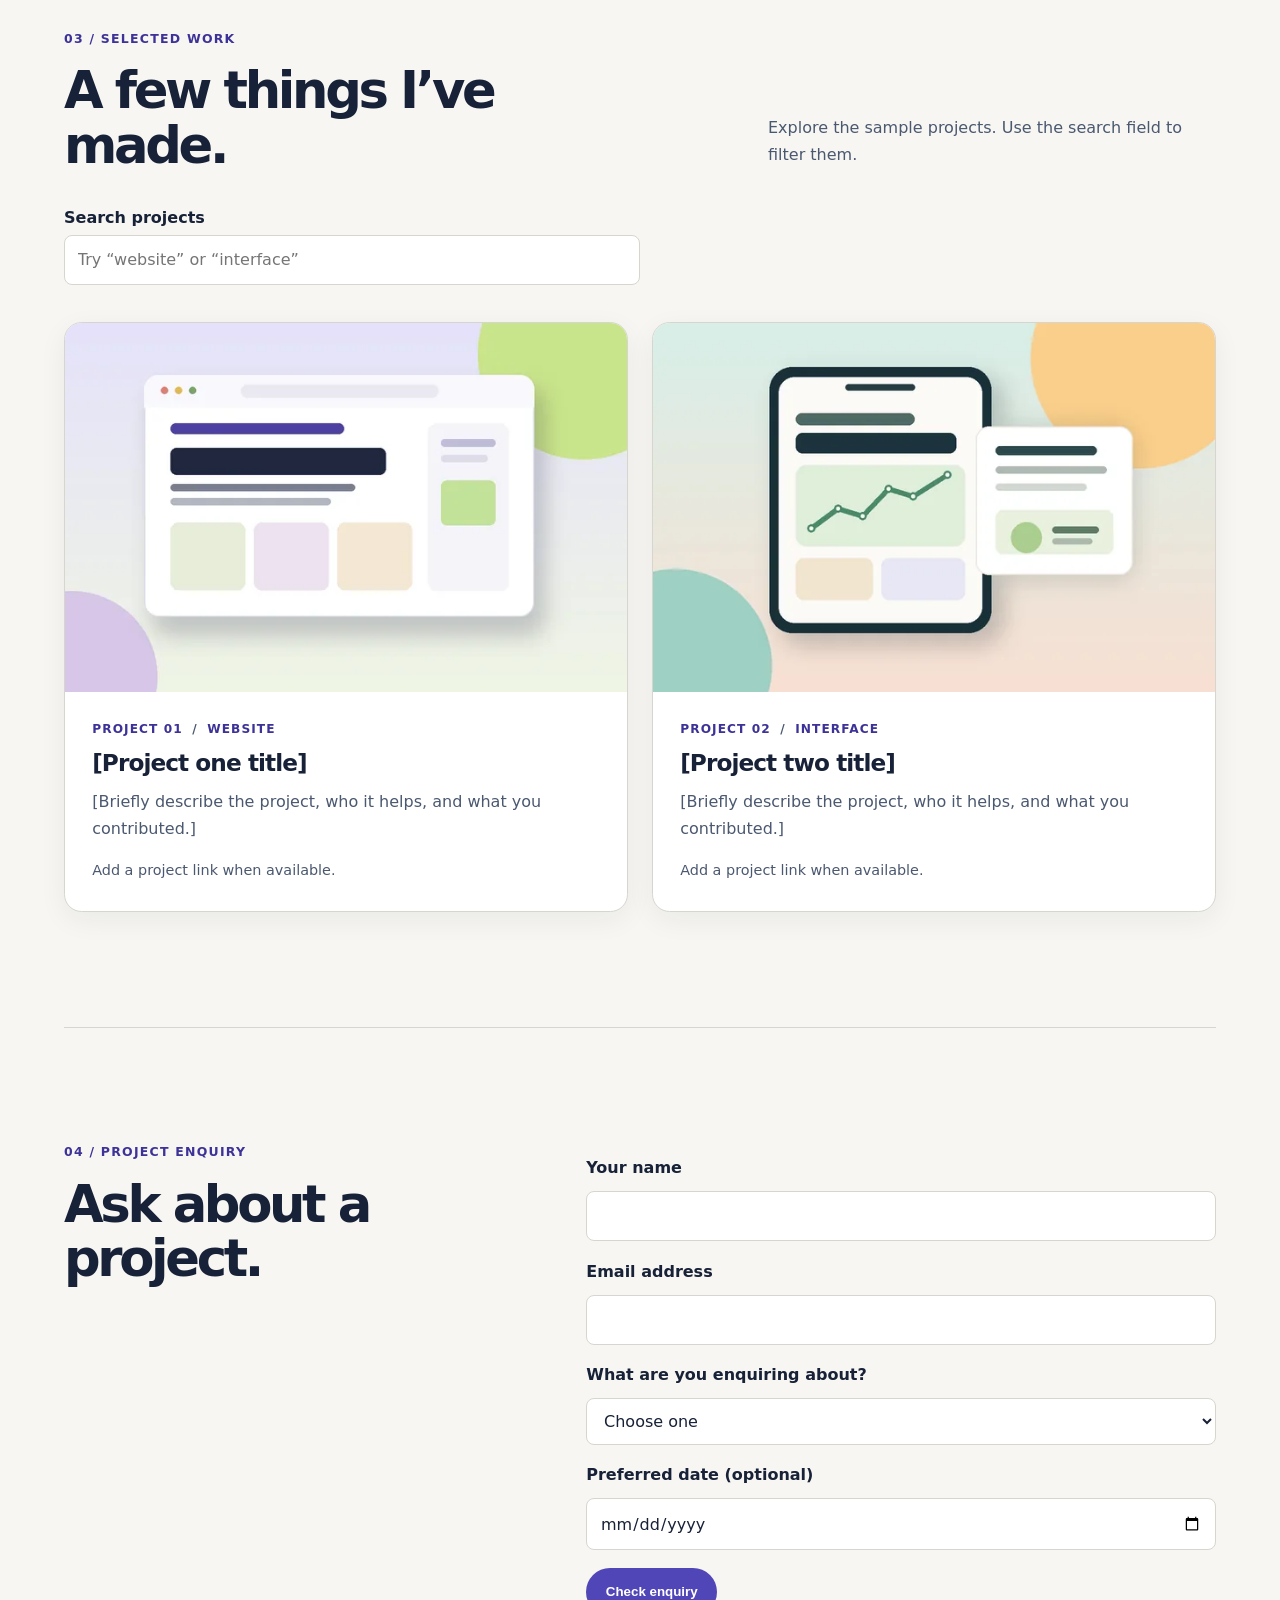
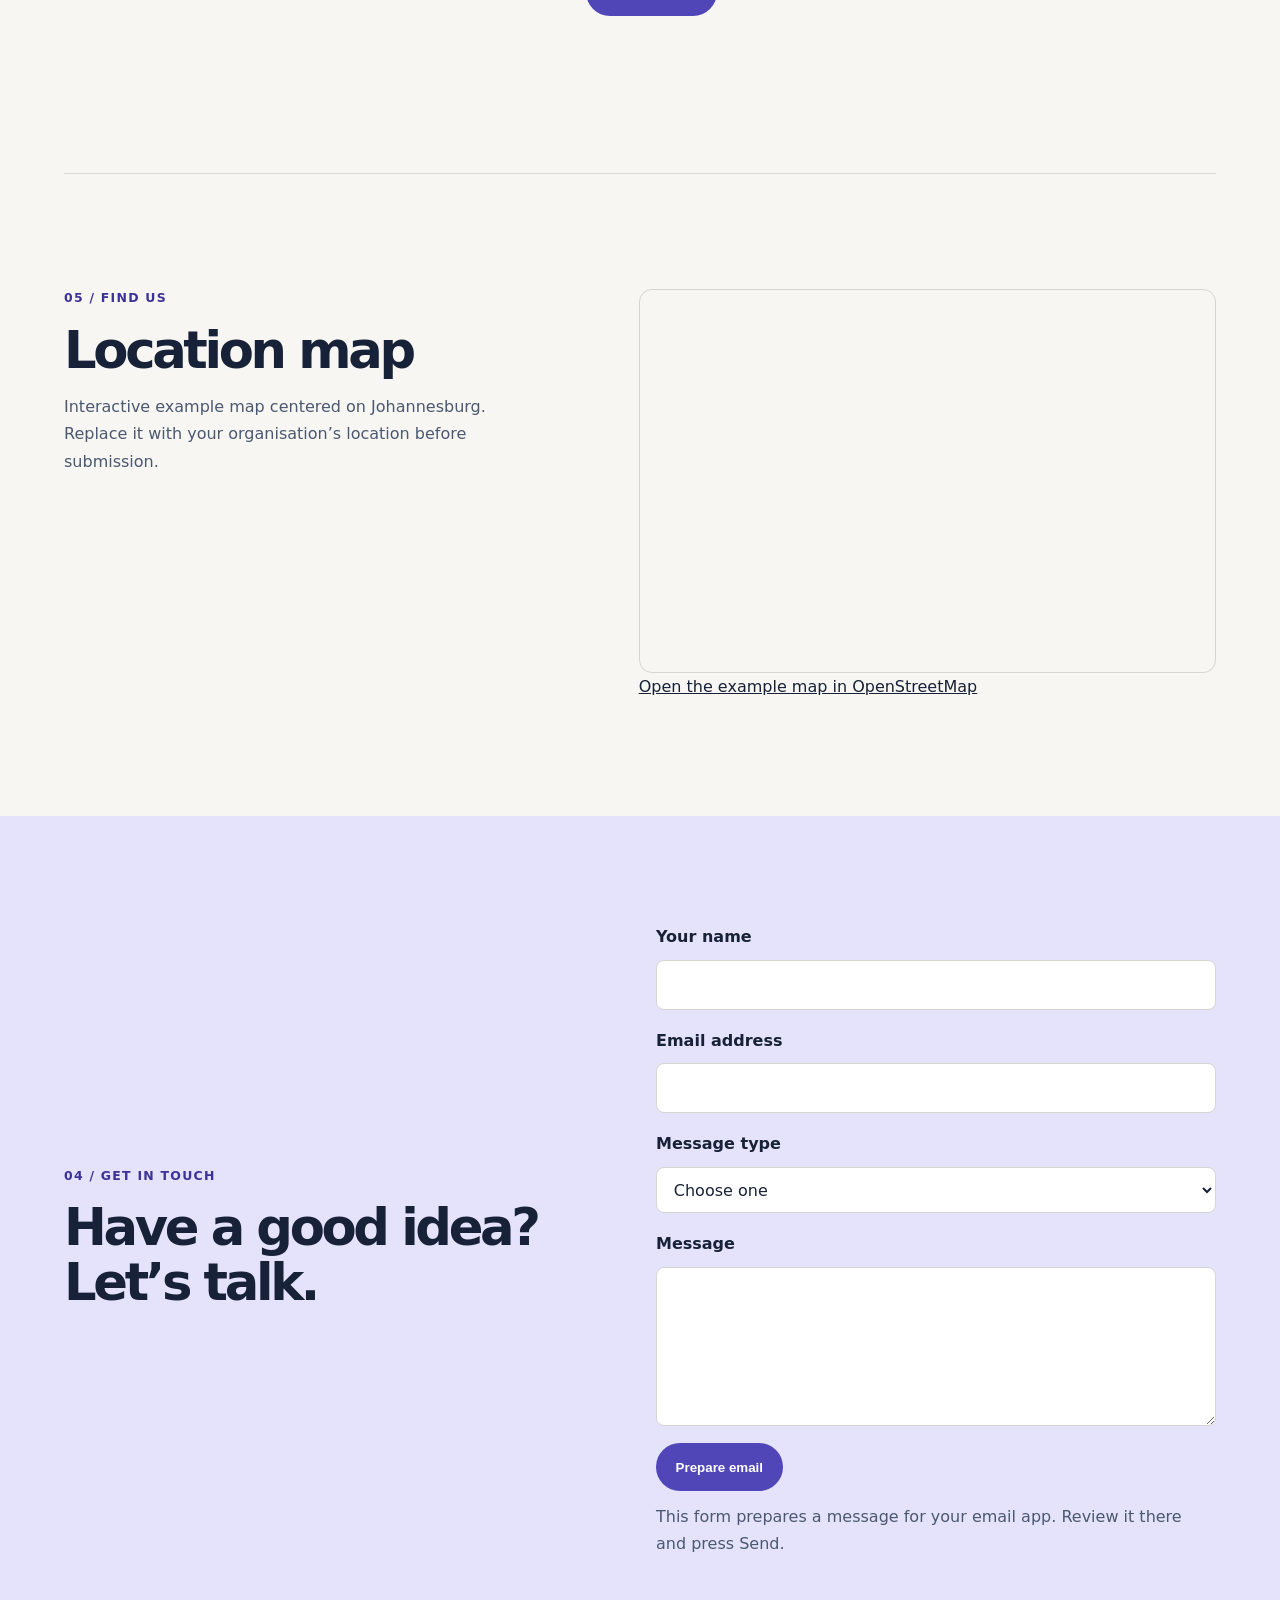
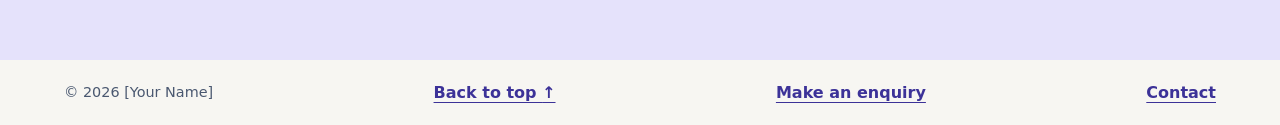
==== commit 0741976f: "Add Part 3 navigation and Johannesburg map" ====
--- a/index.html
+++ b/index.html
@@ -22,9 +22,9 @@
           <li><a href="#about">About</a></li>
           <li><a href="#skills">Skills</a></li>
           <li><a href="#projects">Projects</a></li>
-          <li><a href="#enquiry">Enquiry</a></li>
+          <li><a href="enquiry.html">Enquiry</a></li>
           <li><a href="#location">Map</a></li>
-          <li><a href="#contact">Contact</a></li>
+          <li><a href="contact.html">Contact</a></li>
         </ul>
       </nav>
     </div>
@@ -157,14 +157,14 @@
           <p class="eyebrow">04 / GET IN TOUCH</p>
           <h2 id="contact-title">Have a good idea?<br>Let’s talk.</h2>
         </div>
-        <form id="contact-form" class="site-form contact-form" action="mailto:REPLACE_WITH_YOUR_EMAIL@example.com" method="post" enctype="text/plain">
+        <form id="contact-form" class="site-form contact-form" action="mailto:ST10528937@myemeris.edu.za" method="post" enctype="text/plain">
           <label for="contact-name">Your name</label><input id="contact-name" name="name" autocomplete="name" required minlength="2" maxlength="80">
           <label for="contact-email">Email address</label><input id="contact-email" name="email" type="email" autocomplete="email" required>
           <label for="contact-type">Message type</label>
           <select id="contact-type" name="message_type" required><option value="">Choose one</option><option>General question</option><option>Feedback</option><option>Collaboration</option></select>
           <label for="contact-message">Message</label><textarea id="contact-message" name="message" required minlength="10" maxlength="2000" rows="5"></textarea>
           <button class="button button-primary" type="submit">Prepare email</button>
-          <p id="contact-status" class="form-status" role="status" aria-live="polite">Replace the email address in this form before using it.</p>
+          <p id="contact-status" class="form-status" role="status" aria-live="polite">This form prepares a message for your email app. Review it there and press Send.</p>
         </form>
       </div>
     </section>
@@ -174,9 +174,12 @@
     <div class="container footer-inner">
       <p>© <span id="current-year">2026</span> [Your Name]</p>
       <a href="#home">Back to top <span aria-hidden="true">↑</span></a>
+      <a href="enquiry.html">Make an enquiry</a>
+      <a href="contact.html">Contact</a>
     </div>
   </footer>
   <script src="js/main.js" defer></script>
 </body>
 </html>
 
+
--- a/css/style.css
+++ b/css/style.css
@@ -139,6 +139,17 @@
 .projects-heading h2 { max-width: 14ch; }
 .projects-heading > p { max-width: 28rem; margin: 0 0 0.2rem; }
 .project-grid { display: grid; grid-template-columns: repeat(2, minmax(0, 1fr)); gap: 1.5rem; }
+.project-search-label, .site-form label { display: block; margin: 0.7rem 0 0.25rem; font-weight: 700; }
+.project-search, .site-form input, .site-form select, .site-form textarea { width: 100%; min-height: 2.9rem; padding: 0.65rem 0.8rem; border: 1px solid var(--line); border-radius: 0.5rem; background: var(--surface); color: var(--ink); font: inherit; }
+.project-search { max-width: 36rem; }
+.project-search:focus, .site-form :focus { outline: 3px solid var(--accent); outline-offset: 2px; }
+.site-form { display: grid; gap: 0.35rem; max-width: 42rem; }
+.site-form textarea { resize: vertical; }
+.site-form button { justify-self: start; margin-top: 0.75rem; }
+.form-status { min-height: 1.5em; margin: 0.4rem 0; color: var(--muted); }
+.contact-form { width: min(100%, 35rem); }
+.contact-inner { align-items: flex-start; }
+.enquiry-section { grid-template-columns: 0.8fr 1.2fr; }
 .project-card { min-width: 0; overflow: hidden; border: 1px solid var(--line); border-radius: 1.1rem; background: var(--surface); box-shadow: 0 0.5rem 1.75rem rgb(25 31 62 / 6%); }
 .project-image { overflow: hidden; background: var(--surface-soft); aspect-ratio: 16 / 10.5; }
 .project-image img { width: 100%; height: 100%; object-fit: cover; transition: transform 220ms ease; }
@@ -167,6 +178,7 @@
   .hero { min-height: 0; grid-template-columns: minmax(0, 1fr) minmax(15rem, 0.8fr); gap: 2rem; }
   .hero-art { min-height: 20rem; }
   .section { gap: 3rem; }
+  .enquiry-section { grid-template-columns: minmax(0, 1fr) minmax(0, 1.2fr); }
   .skills-inner { align-items: flex-start; flex-direction: column; }
   .skill-list { justify-content: flex-start; }
 }
@@ -185,6 +197,7 @@
   .art-window { width: min(86%, 22rem); }
   .art-label { right: 2%; }
   .section { grid-template-columns: minmax(0, 1fr); gap: 0.7rem; padding-block: 3.5rem; }
+  .enquiry-section { grid-template-columns: minmax(0, 1fr); }
   .section-copy { padding-top: 0.5rem; }
   .skills-band { padding-block: 2.4rem; }
   .projects-heading { align-items: flex-start; flex-direction: column; gap: 0.8rem; }
@@ -235,4 +248,11 @@
 @media (prefers-reduced-motion: reduce) {
   *, *::before, *::after { scroll-behavior: auto !important; transition-duration: 0.01ms !important; animation-duration: 0.01ms !important; }
 }
+
+.project-image img[role="button"] { cursor: zoom-in; }
+.location-map { display: block; width: 100%; min-height: 24rem; border: 1px solid var(--line); border-radius: 0.8rem; }
+.image-lightbox { width: min(92vw, 70rem); max-width: none; padding: 1rem; border: 1px solid var(--line); border-radius: 1rem; background: var(--surface); color: var(--ink); }
+.image-lightbox::backdrop { background: rgb(10 14 25 / 82%); }
+.image-lightbox img { width: 100%; max-height: 78vh; object-fit: contain; }
+.lightbox-close { display: block; margin: 0 0 0.75rem auto; min-height: 2.75rem; padding: 0.5rem 0.8rem; border: 1px solid var(--line); border-radius: 0.5rem; background: var(--surface); color: var(--ink); font: inherit; cursor: pointer; }
 
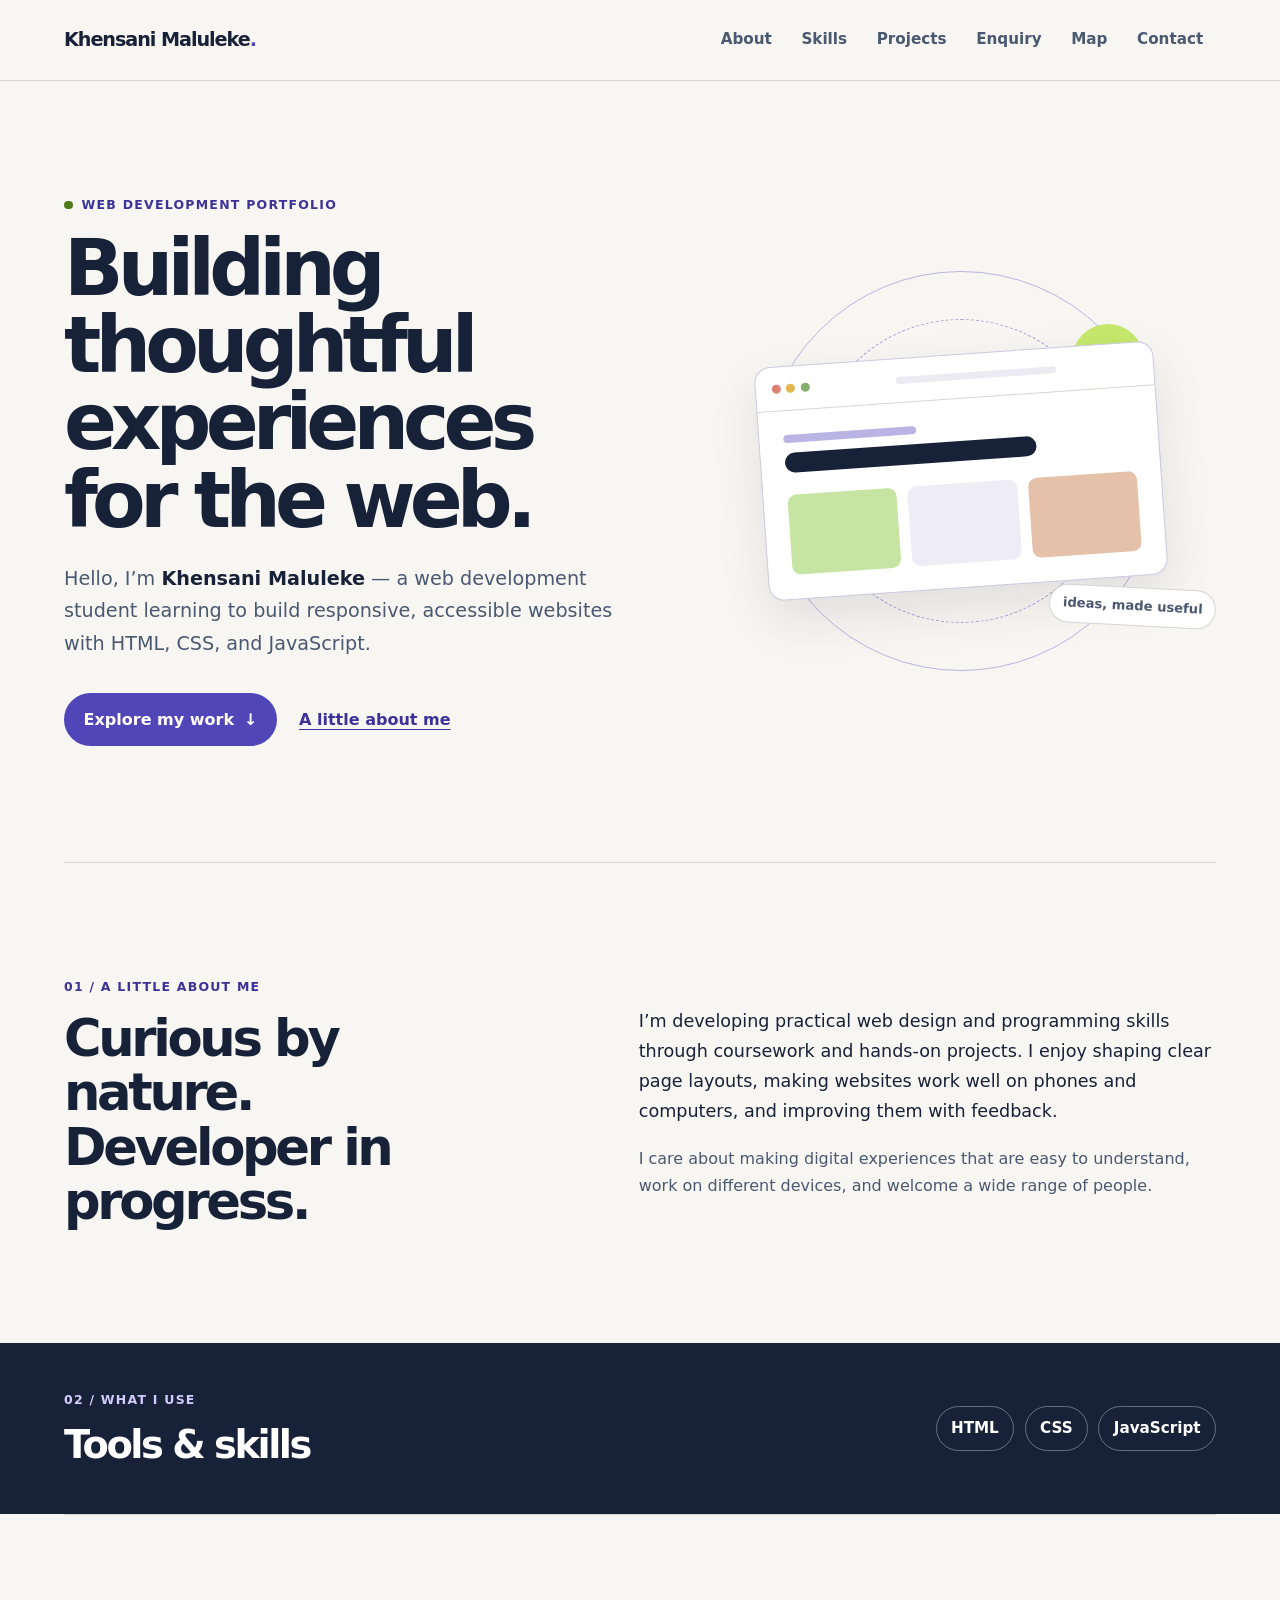
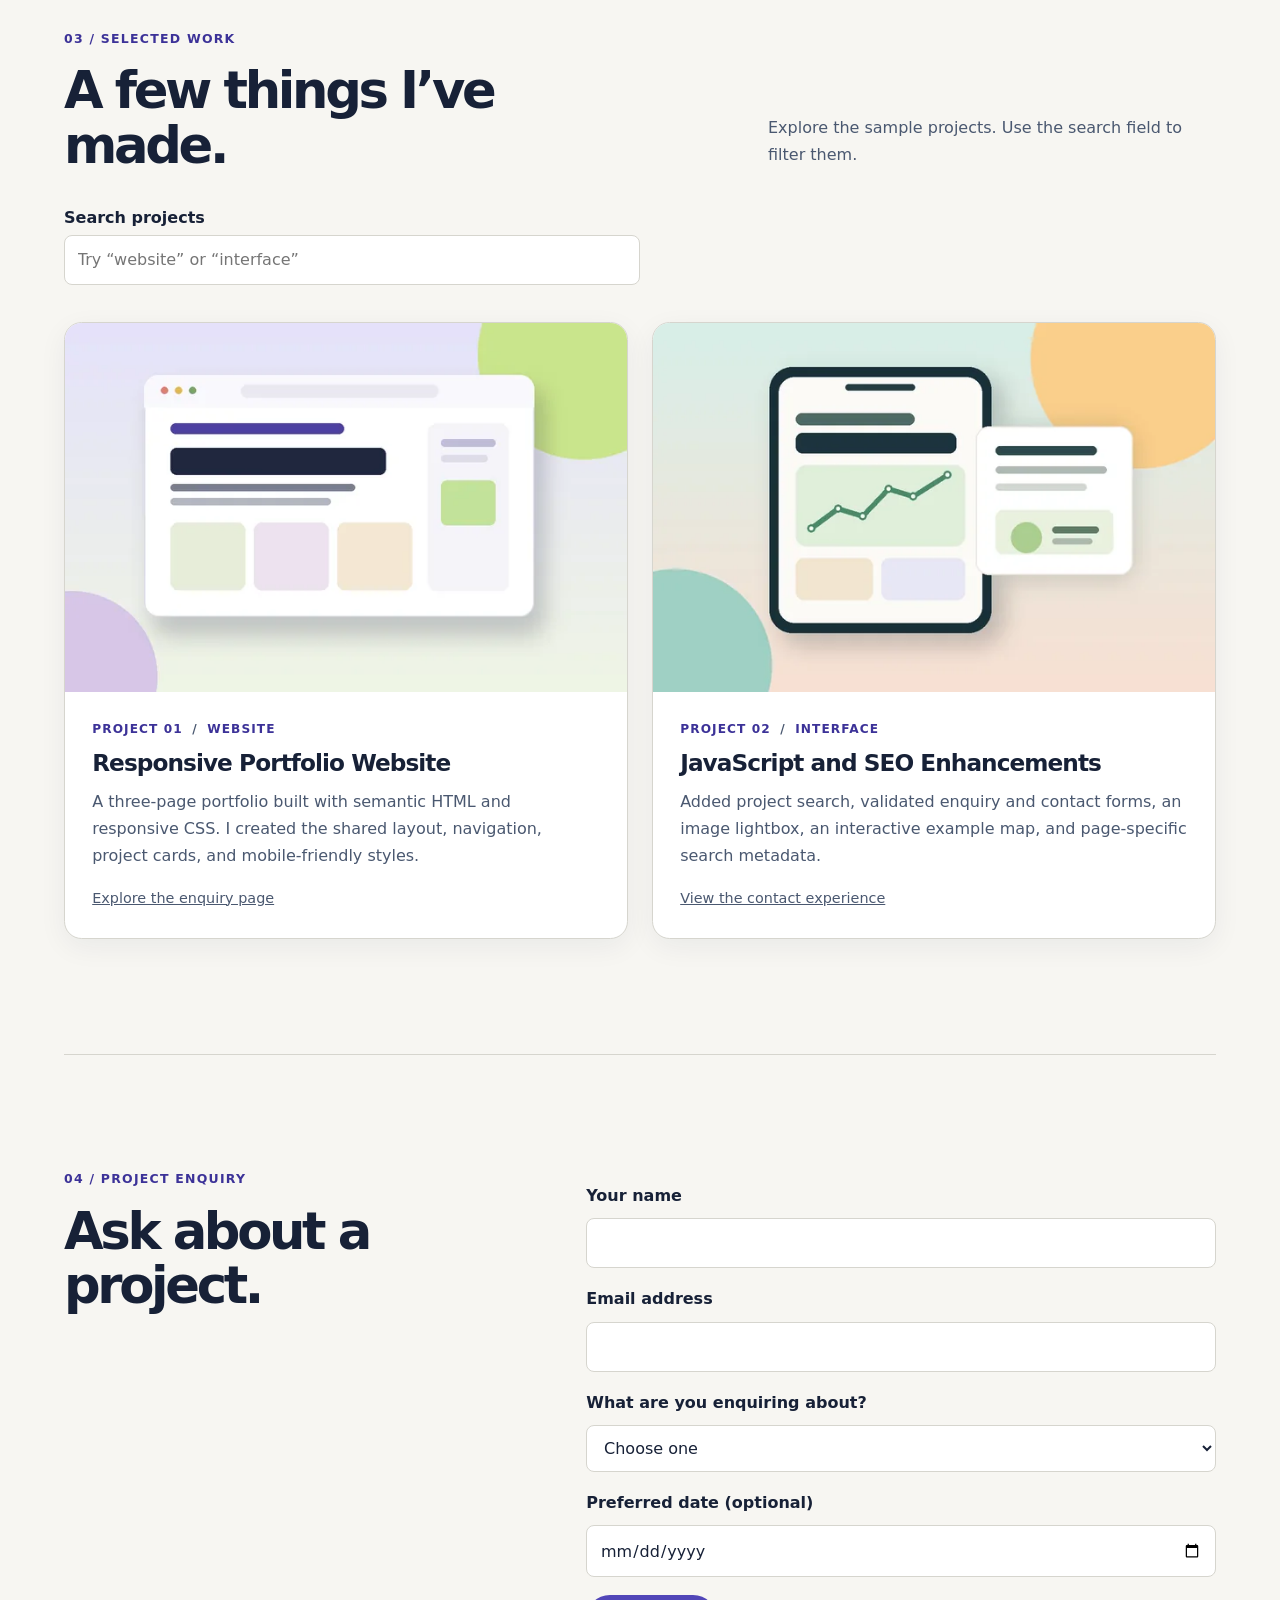
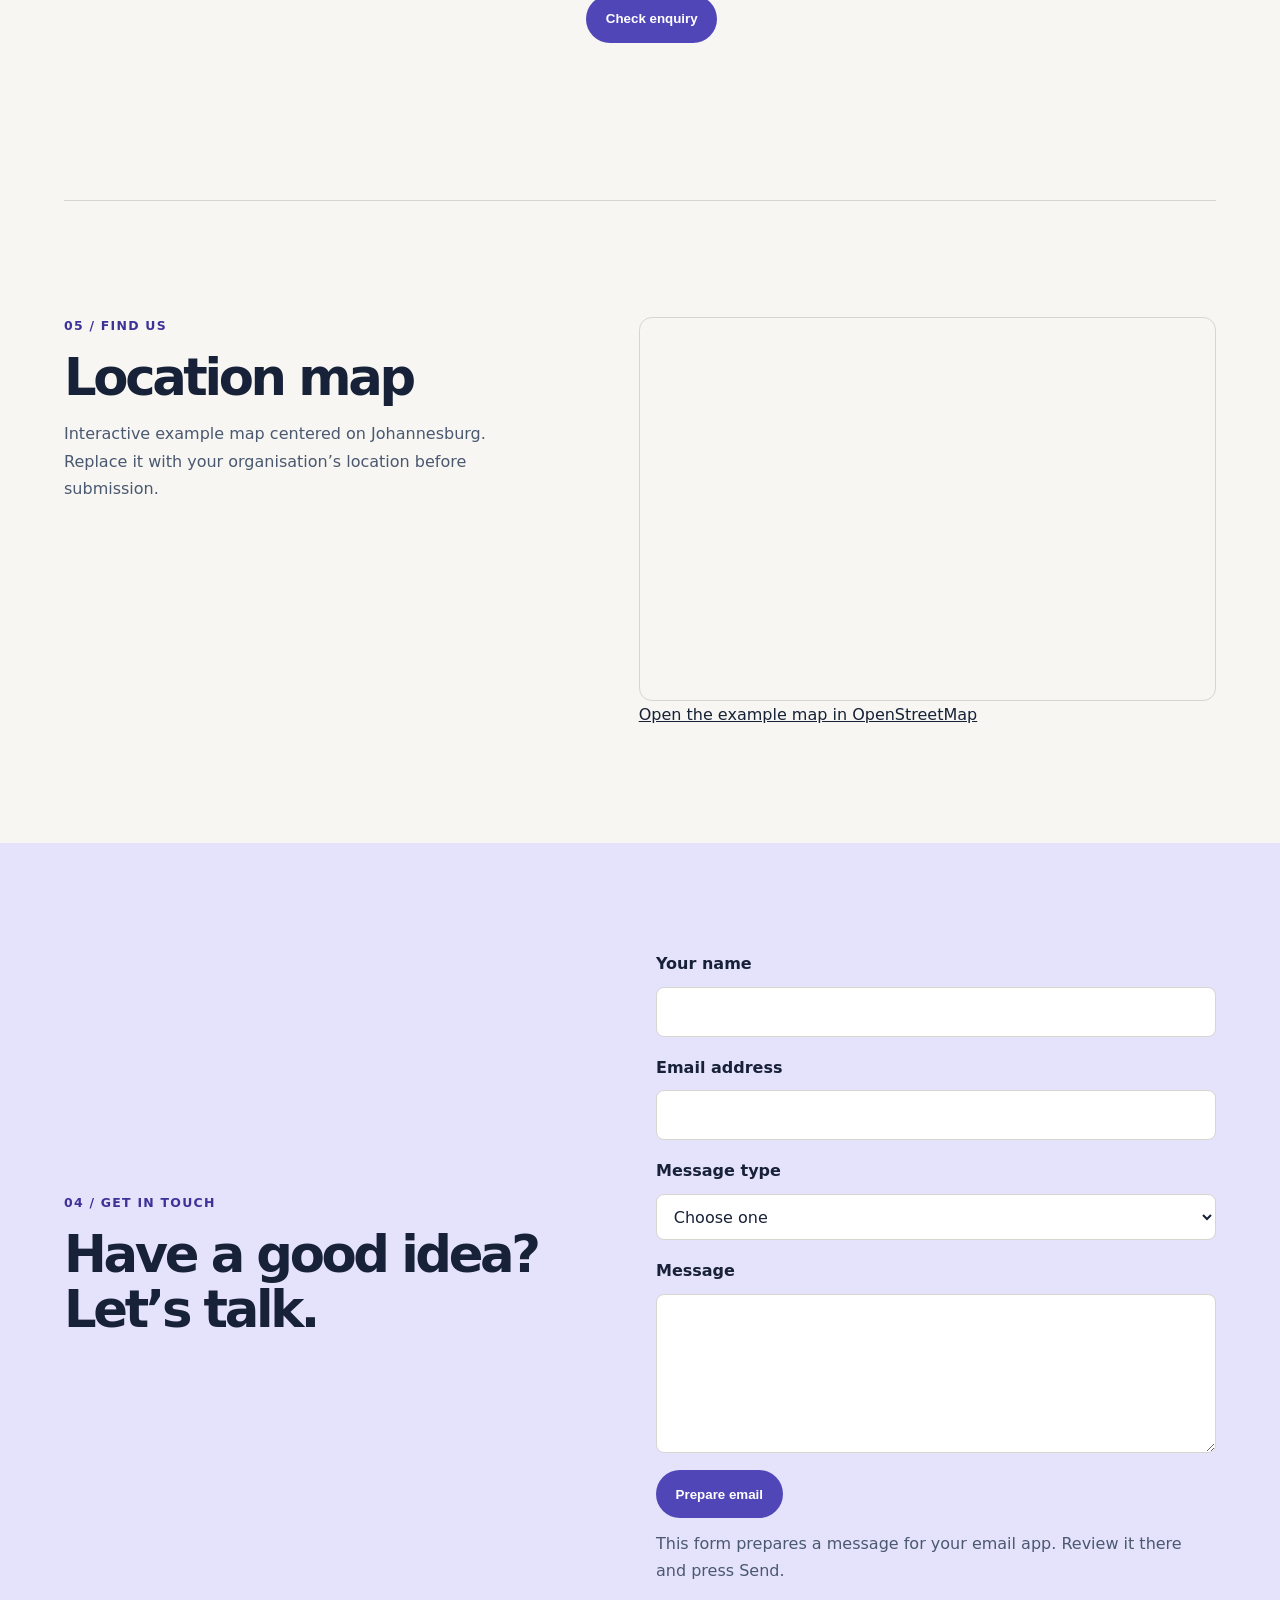
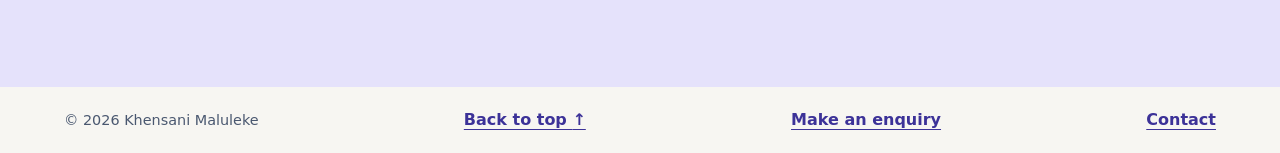
==== commit f5212319: "Personalize portfolio home page" ====
--- a/index.html
+++ b/index.html
@@ -8,7 +8,7 @@
   <meta name="robots" content="index,follow">
   <link rel="canonical" href="https://khensimckay.github.io/project-2/">
   <meta name="color-scheme" content="light dark">
-  <title>[Your Name] | Web Developer Portfolio</title>
+  <title>Khensani Maluleke | Web Developer Portfolio</title>
   <link rel="stylesheet" href="css/style.css">
 </head>
 <body>
@@ -16,7 +16,7 @@
 
   <header class="site-header">
     <div class="container header-inner">
-      <a class="brand" href="#home" aria-label="[Your Name], home">[Your Name]<span class="brand-dot" aria-hidden="true">.</span></a>
+      <a class="brand" href="#home" aria-label="Khensani Maluleke, home">Khensani Maluleke<span class="brand-dot" aria-hidden="true">.</span></a>
       <nav class="site-nav" aria-label="Main navigation">
         <ul>
           <li><a href="#about">About</a></li>
@@ -35,7 +35,7 @@
       <div class="hero-copy">
         <p class="eyebrow"><span class="status-dot" aria-hidden="true"></span> WEB DEVELOPMENT PORTFOLIO</p>
         <h1 id="hero-title">Building thoughtful experiences for the web.</h1>
-        <p class="hero-intro">Hello, I’m <strong>[Your Name]</strong> — a [student / aspiring] web developer learning to turn useful ideas into clear, accessible websites.</p>
+        <p class="hero-intro">Hello, I’m <strong>Khensani Maluleke</strong> — a web development student learning to build responsive, accessible websites with HTML, CSS, and JavaScript.</p>
         <div class="hero-actions">
           <a class="button button-primary" href="#projects">Explore my work <span aria-hidden="true">↓</span></a>
           <a class="text-link" href="#about">A little about me</a>
@@ -61,7 +61,7 @@
         <h2 id="about-title">Curious by nature.<br>Developer in progress.</h2>
       </div>
       <div class="section-copy">
-        <p>[Write a short introduction about your background, what you are learning, and the kind of work you enjoy.]</p>
+        <p>I’m developing practical web design and programming skills through coursework and hands-on projects. I enjoy shaping clear page layouts, making websites work well on phones and computers, and improving them with feedback.</p>
         <p class="supporting-copy">I care about making digital experiences that are easy to understand, work on different devices, and welcome a wide range of people.</p>
       </div>
     </section>
@@ -75,7 +75,7 @@
         <ul class="skill-list" aria-label="Skills">
           <li>HTML</li>
           <li>CSS</li>
-          <li>[Add a tool you have used]</li>
+          <li>JavaScript</li>
         </ul>
       </div>
     </section>
@@ -99,9 +99,9 @@
           </picture>
           <div class="project-body">
             <p class="project-meta">PROJECT 01 <span aria-hidden="true">/</span> WEBSITE</p>
-            <h3>[Project one title]</h3>
-            <p>[Briefly describe the project, who it helps, and what you contributed.]</p>
-            <span class="project-link-placeholder">Add a project link when available.</span>
+            <h3>Responsive Portfolio Website</h3>
+            <p>A three-page portfolio built with semantic HTML and responsive CSS. I created the shared layout, navigation, project cards, and mobile-friendly styles.</p>
+            <a class="project-link-placeholder" href="enquiry.html">Explore the enquiry page</a>
           </div>
         </article>
         <article class="project-card" data-search="interface app user experience design">
@@ -111,9 +111,9 @@
           </picture>
           <div class="project-body">
             <p class="project-meta">PROJECT 02 <span aria-hidden="true">/</span> INTERFACE</p>
-            <h3>[Project two title]</h3>
-            <p>[Briefly describe the project, who it helps, and what you contributed.]</p>
-            <span class="project-link-placeholder">Add a project link when available.</span>
+            <h3>JavaScript and SEO Enhancements</h3>
+            <p>Added project search, validated enquiry and contact forms, an image lightbox, an interactive example map, and page-specific search metadata.</p>
+            <a class="project-link-placeholder" href="contact.html">View the contact experience</a>
           </div>
         </article>
       </div>
@@ -172,7 +172,7 @@
 
   <footer class="site-footer">
     <div class="container footer-inner">
-      <p>© <span id="current-year">2026</span> [Your Name]</p>
+      <p>© <span id="current-year">2026</span> Khensani Maluleke</p>
       <a href="#home">Back to top <span aria-hidden="true">↑</span></a>
       <a href="enquiry.html">Make an enquiry</a>
       <a href="contact.html">Contact</a>
--- a/css/style.css
+++ b/css/style.css
@@ -255,4 +255,10 @@
 .image-lightbox::backdrop { background: rgb(10 14 25 / 82%); }
 .image-lightbox img { width: 100%; max-height: 78vh; object-fit: contain; }
 .lightbox-close { display: block; margin: 0 0 0.75rem auto; min-height: 2.75rem; padding: 0.5rem 0.8rem; border: 1px solid var(--line); border-radius: 0.5rem; background: var(--surface); color: var(--ink); font: inherit; cursor: pointer; }
+.site-nav a[aria-current="page"] { background: var(--accent-pale); color: var(--accent-hover); text-decoration-color: currentColor; }
+.standalone-page { min-height: 70vh; padding-block: clamp(3rem, 8vw, 6rem); }
+.standalone-page h1 { max-width: 16ch; margin: 0 0 0.8rem; font-size: clamp(2.4rem, 6vw, 4.5rem); font-weight: 800; letter-spacing: -0.07em; line-height: 1.02; }
+.standalone-page > .supporting-copy { max-width: 42rem; margin-bottom: 1.5rem; }
+.standalone-page .site-form { padding: clamp(1rem, 3vw, 2rem); border: 1px solid var(--line); border-radius: 1rem; background: var(--surface); box-shadow: var(--shadow); }
+.standalone-page .site-form button { margin-top: 1rem; }
 
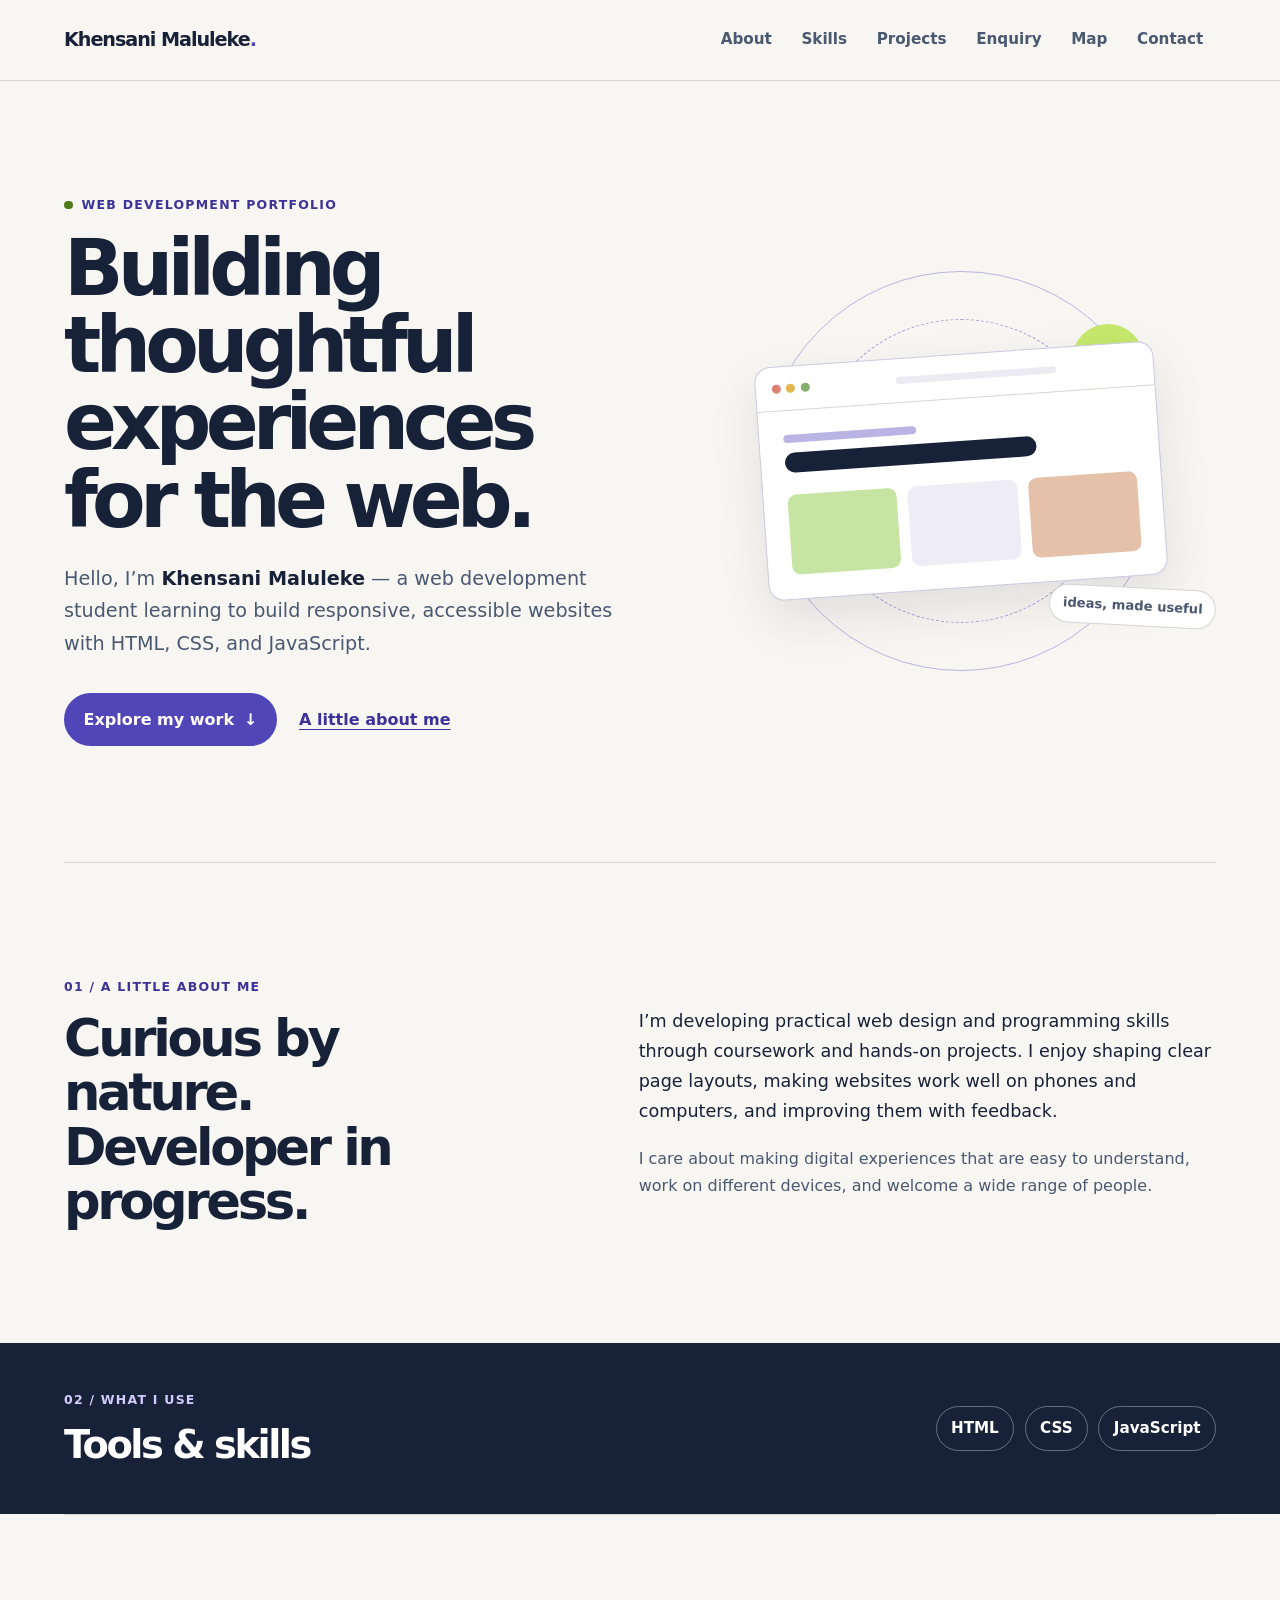
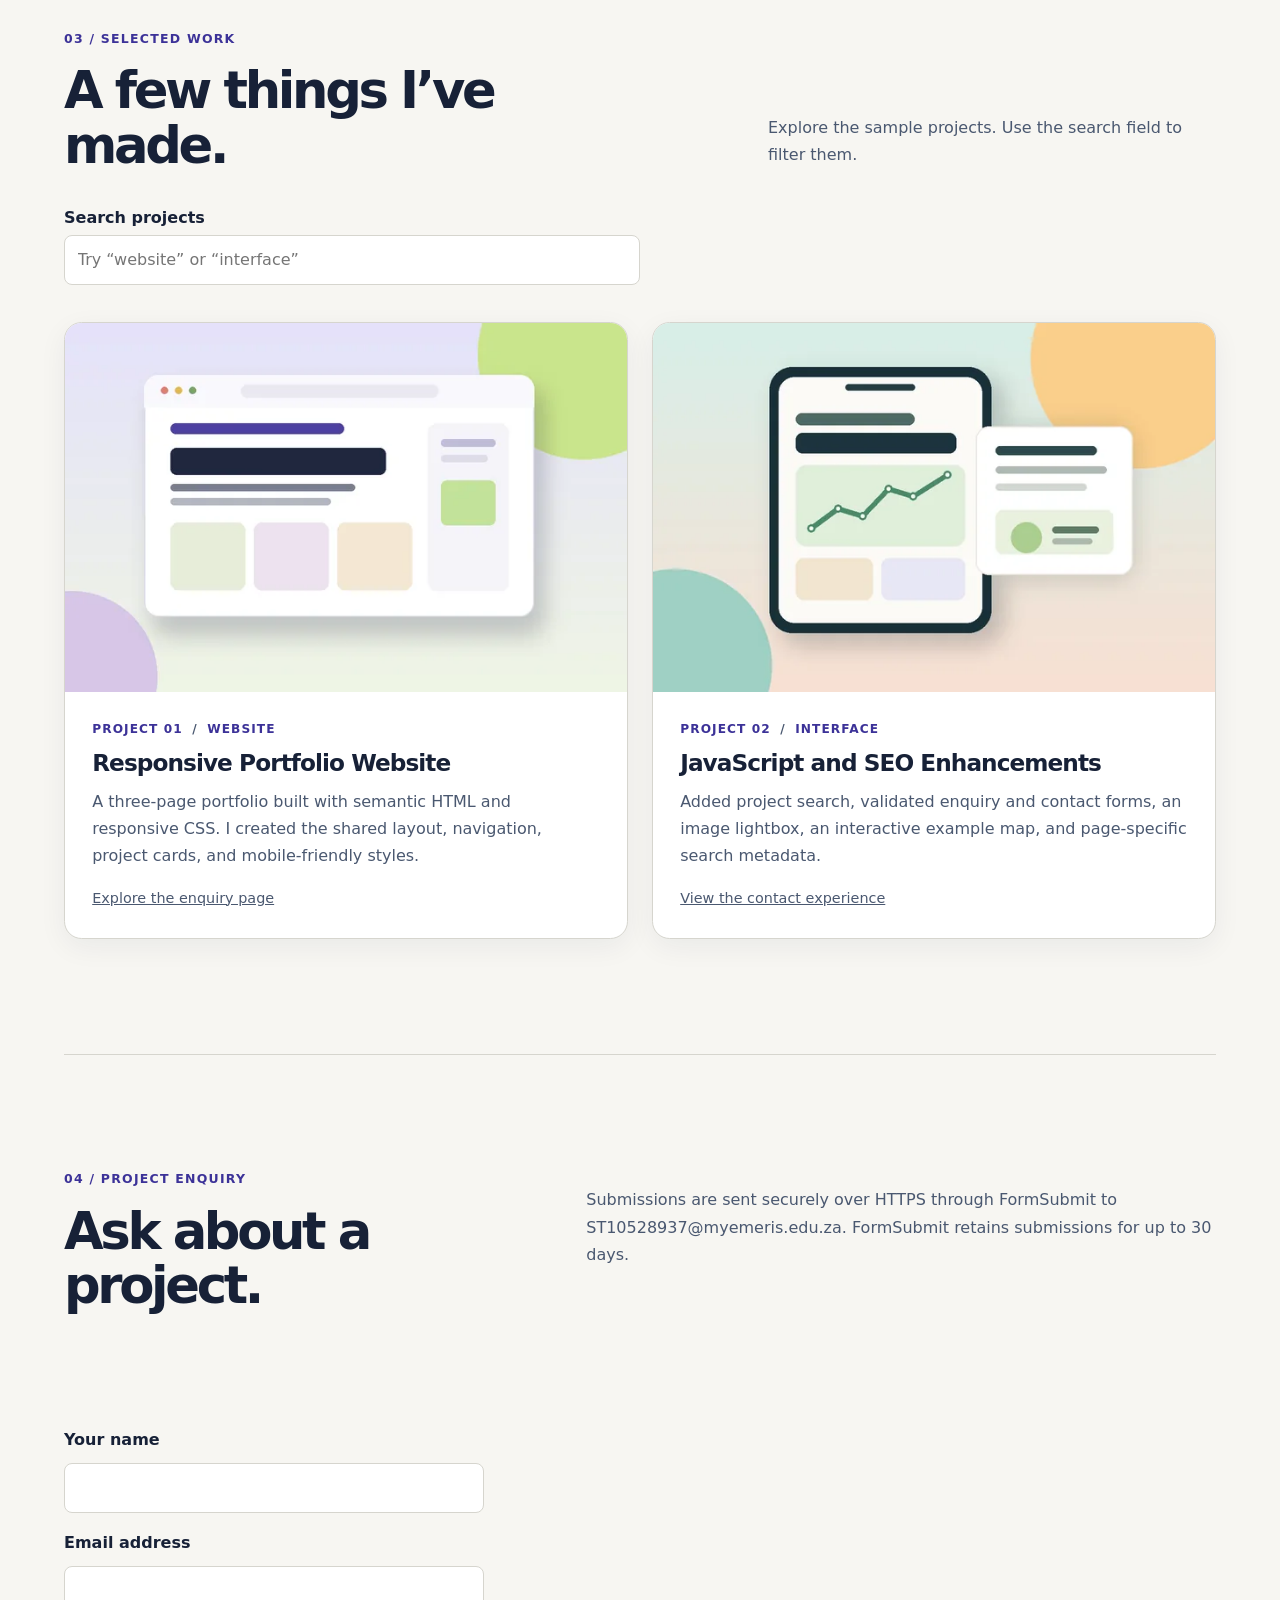
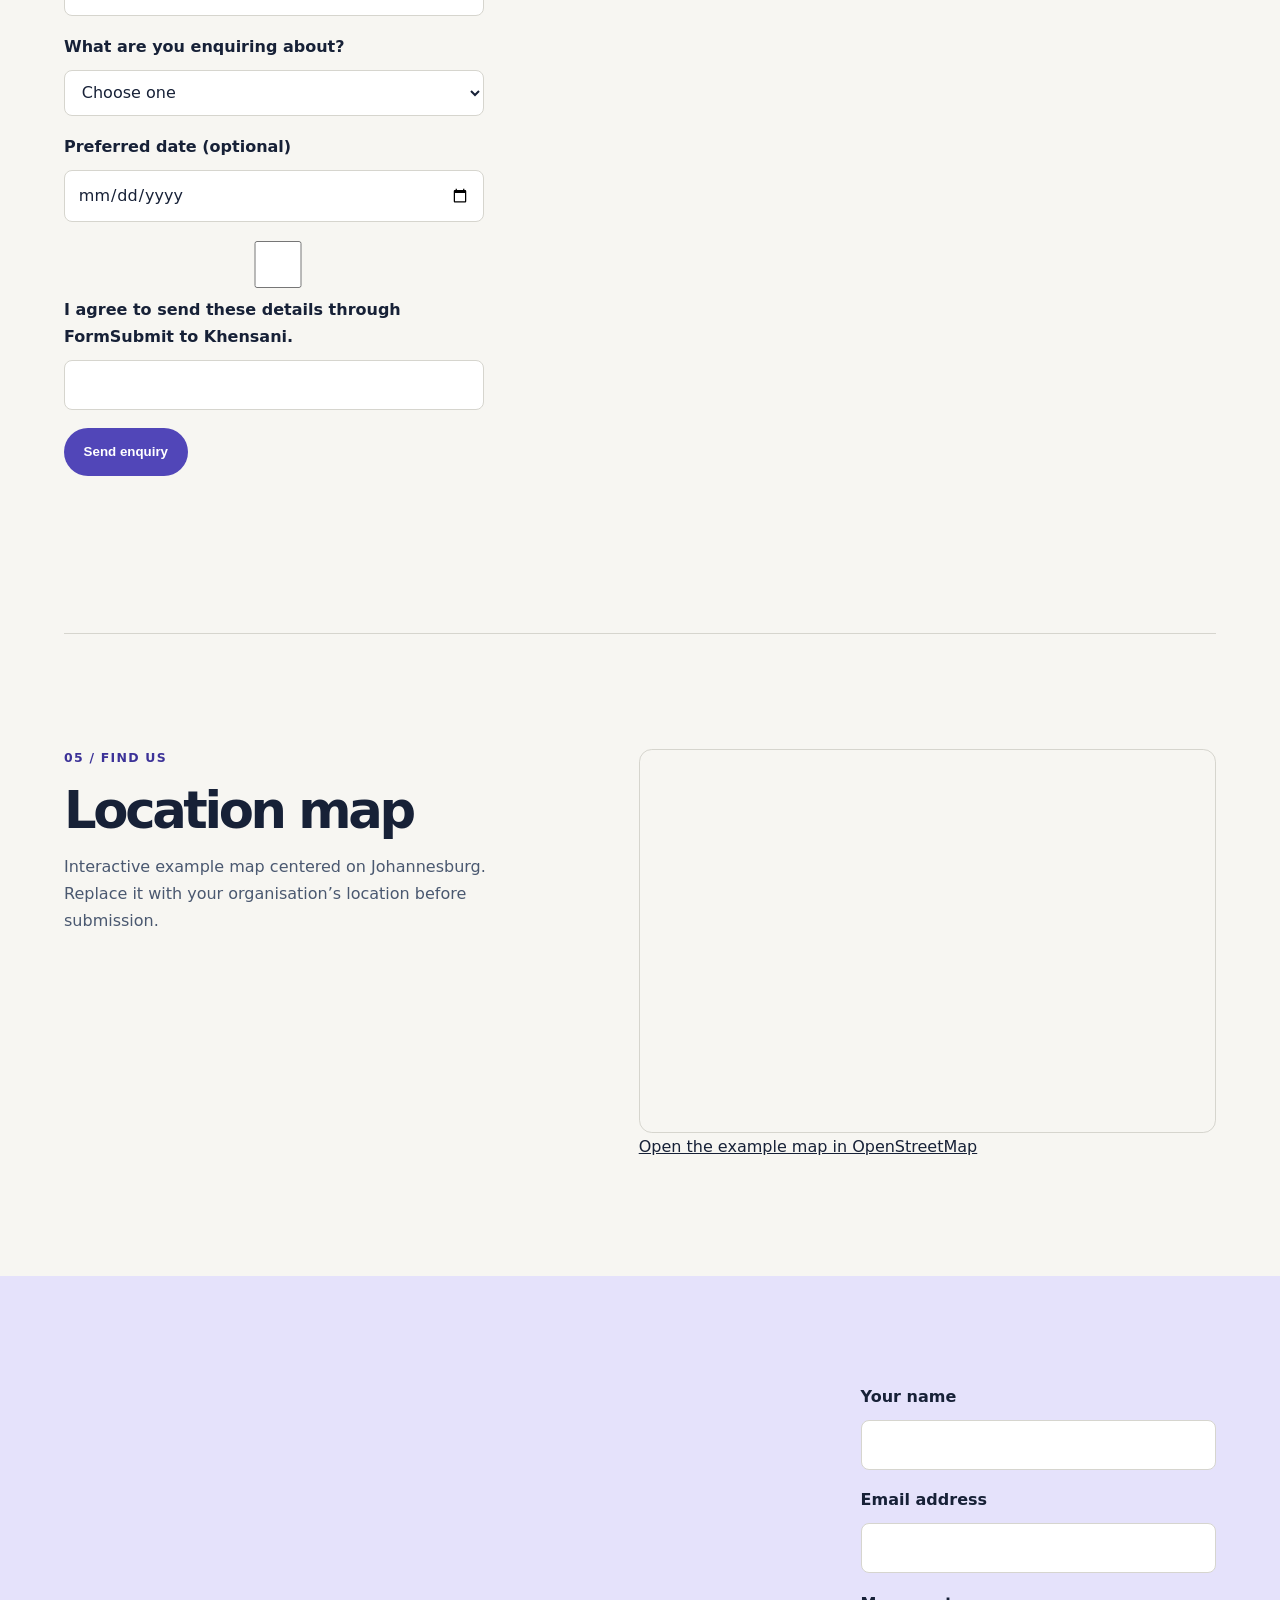
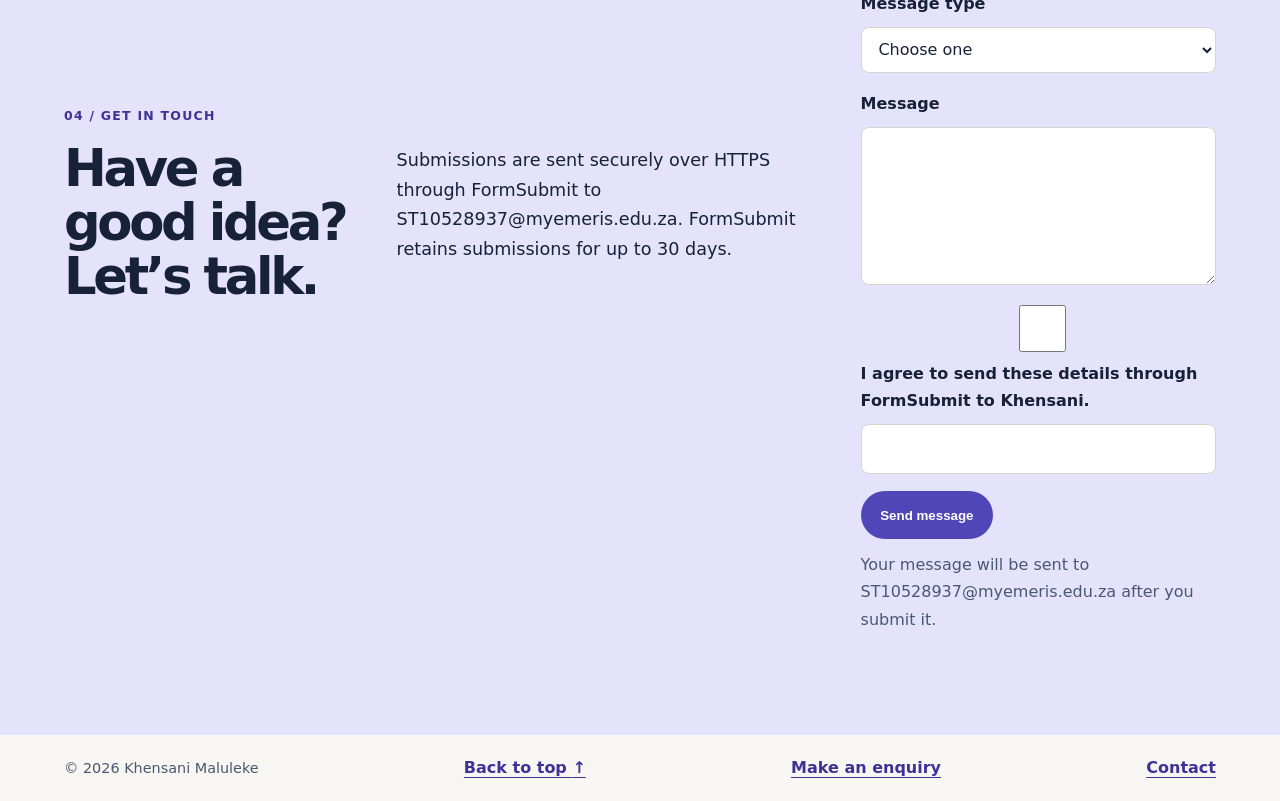
==== commit 242ece98: "Send portfolio forms to FormSubmit with AJAX" ====
--- a/index.html
+++ b/index.html
@@ -124,7 +124,8 @@
         <p class="eyebrow">04 / PROJECT ENQUIRY</p>
         <h2 id="enquiry-title">Ask about a project.</h2>
       </div>
-      <form id="enquiry-form" class="site-form" action="#enquiry" method="get">
+      <p class="supporting-copy">Submissions are sent securely over HTTPS through FormSubmit to ST10528937@myemeris.edu.za. FormSubmit retains submissions for up to 30 days.</p>
+      <form id="enquiry-form" class="site-form" action="https://formsubmit.co/ajax/ST10528937@myemeris.edu.za" method="post">
         <label for="enquiry-name">Your name</label>
         <input id="enquiry-name" name="name" autocomplete="name" required minlength="2" maxlength="80">
         <label for="enquiry-email">Email address</label>
@@ -136,7 +137,10 @@
         </select>
         <label for="enquiry-date">Preferred date (optional)</label>
         <input id="enquiry-date" name="date" type="date">
-        <button class="button button-primary" type="submit">Check enquiry</button>
+        <label class="consent-label" for="enquiry-consent"><input id="enquiry-consent" name="consent" type="checkbox" value="yes" required> I agree to send these details through FormSubmit to Khensani.</label>
+        <input type="hidden" name="_subject" value="New project enquiry from portfolio">
+        <input type="text" name="_honey" class="honeypot" tabindex="-1" autocomplete="off" aria-hidden="true">
+        <button class="button button-primary" type="submit">Send enquiry</button>
         <p id="enquiry-status" class="form-status" role="status" aria-live="polite"></p>
       </form>
     </section>
@@ -157,14 +161,18 @@
           <p class="eyebrow">04 / GET IN TOUCH</p>
           <h2 id="contact-title">Have a good idea?<br>Let’s talk.</h2>
         </div>
-        <form id="contact-form" class="site-form contact-form" action="mailto:ST10528937@myemeris.edu.za" method="post" enctype="text/plain">
+        <p class="supporting-copy">Submissions are sent securely over HTTPS through FormSubmit to ST10528937@myemeris.edu.za. FormSubmit retains submissions for up to 30 days.</p>
+        <form id="contact-form" class="site-form contact-form" action="https://formsubmit.co/ajax/ST10528937@myemeris.edu.za" method="post">
           <label for="contact-name">Your name</label><input id="contact-name" name="name" autocomplete="name" required minlength="2" maxlength="80">
           <label for="contact-email">Email address</label><input id="contact-email" name="email" type="email" autocomplete="email" required>
           <label for="contact-type">Message type</label>
           <select id="contact-type" name="message_type" required><option value="">Choose one</option><option>General question</option><option>Feedback</option><option>Collaboration</option></select>
           <label for="contact-message">Message</label><textarea id="contact-message" name="message" required minlength="10" maxlength="2000" rows="5"></textarea>
-          <button class="button button-primary" type="submit">Prepare email</button>
-          <p id="contact-status" class="form-status" role="status" aria-live="polite">This form prepares a message for your email app. Review it there and press Send.</p>
+          <label class="consent-label" for="contact-consent"><input id="contact-consent" name="consent" type="checkbox" value="yes" required> I agree to send these details through FormSubmit to Khensani.</label>
+          <input type="hidden" name="_subject" value="New portfolio contact message">
+          <input type="text" name="_honey" class="honeypot" tabindex="-1" autocomplete="off" aria-hidden="true">
+          <button class="button button-primary" type="submit">Send message</button>
+          <p id="contact-status" class="form-status" role="status" aria-live="polite">Your message will be sent to ST10528937@myemeris.edu.za after you submit it.</p>
         </form>
       </div>
     </section>
